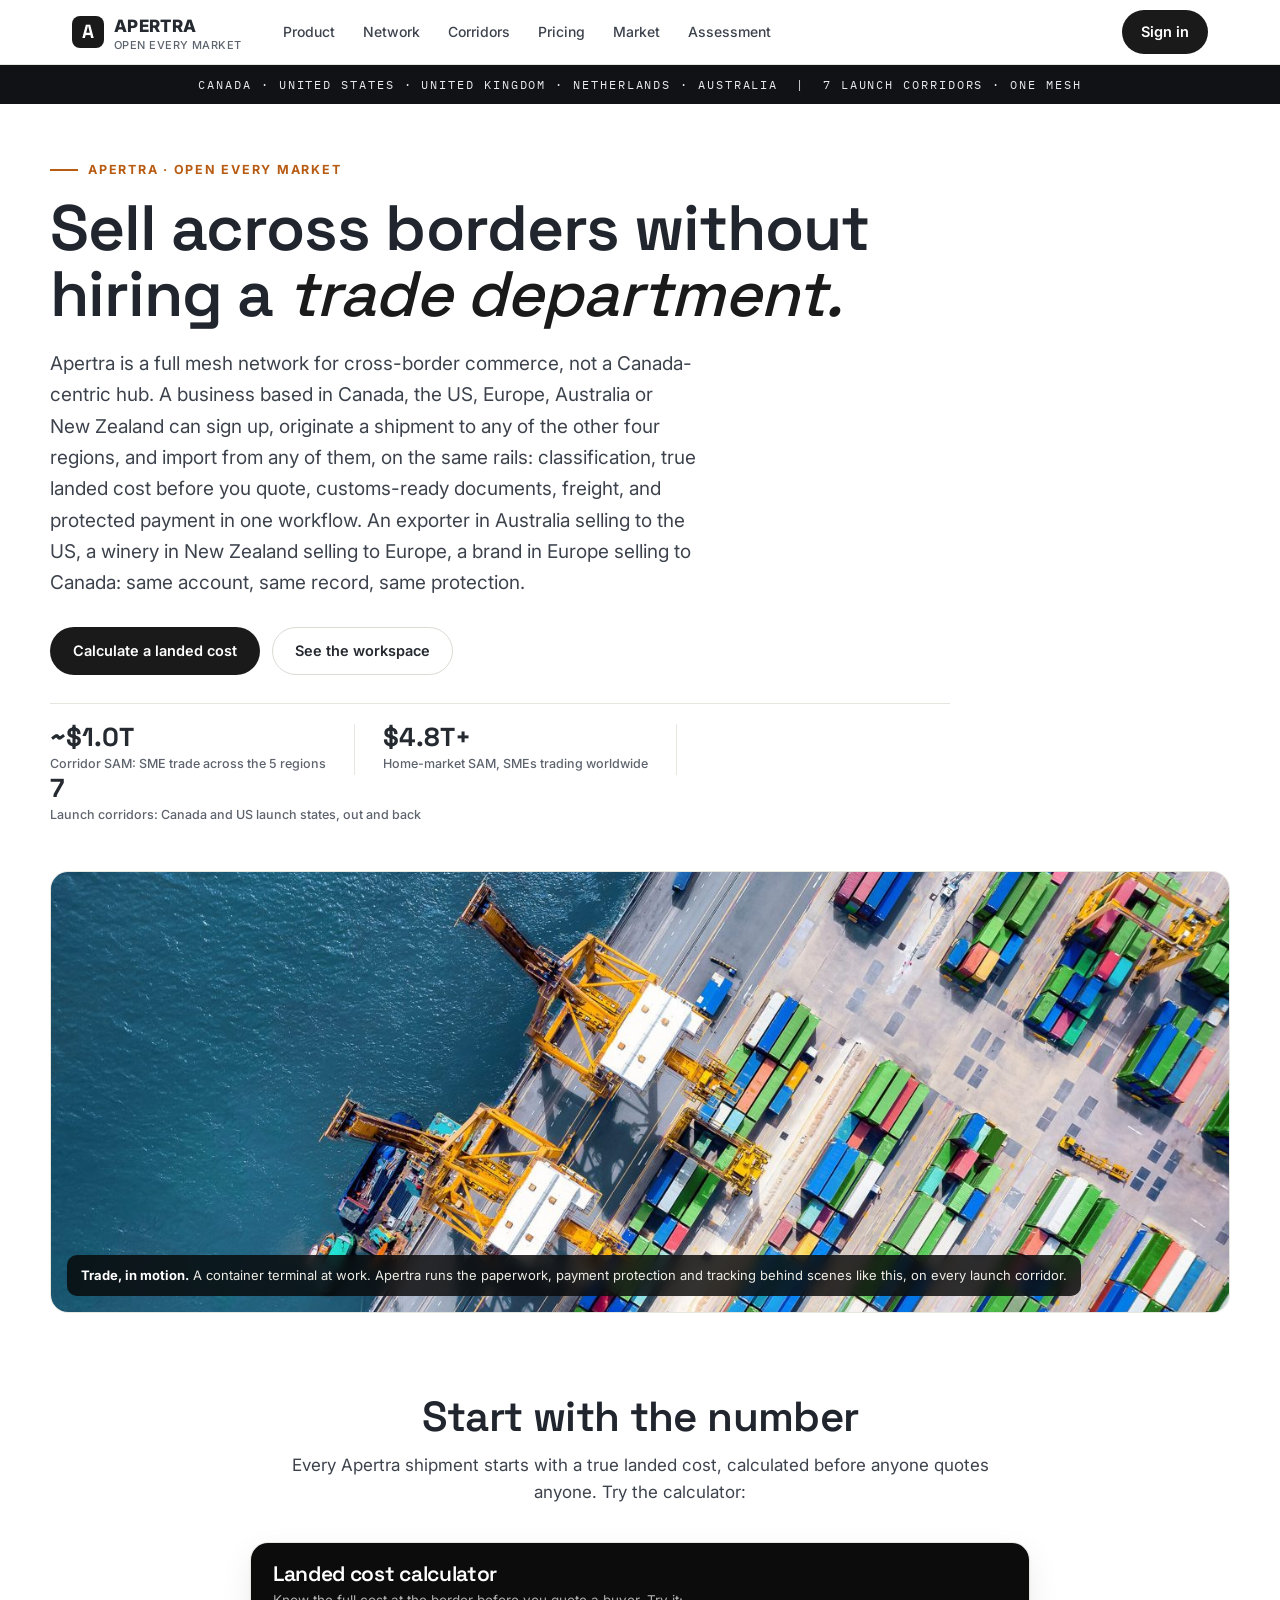
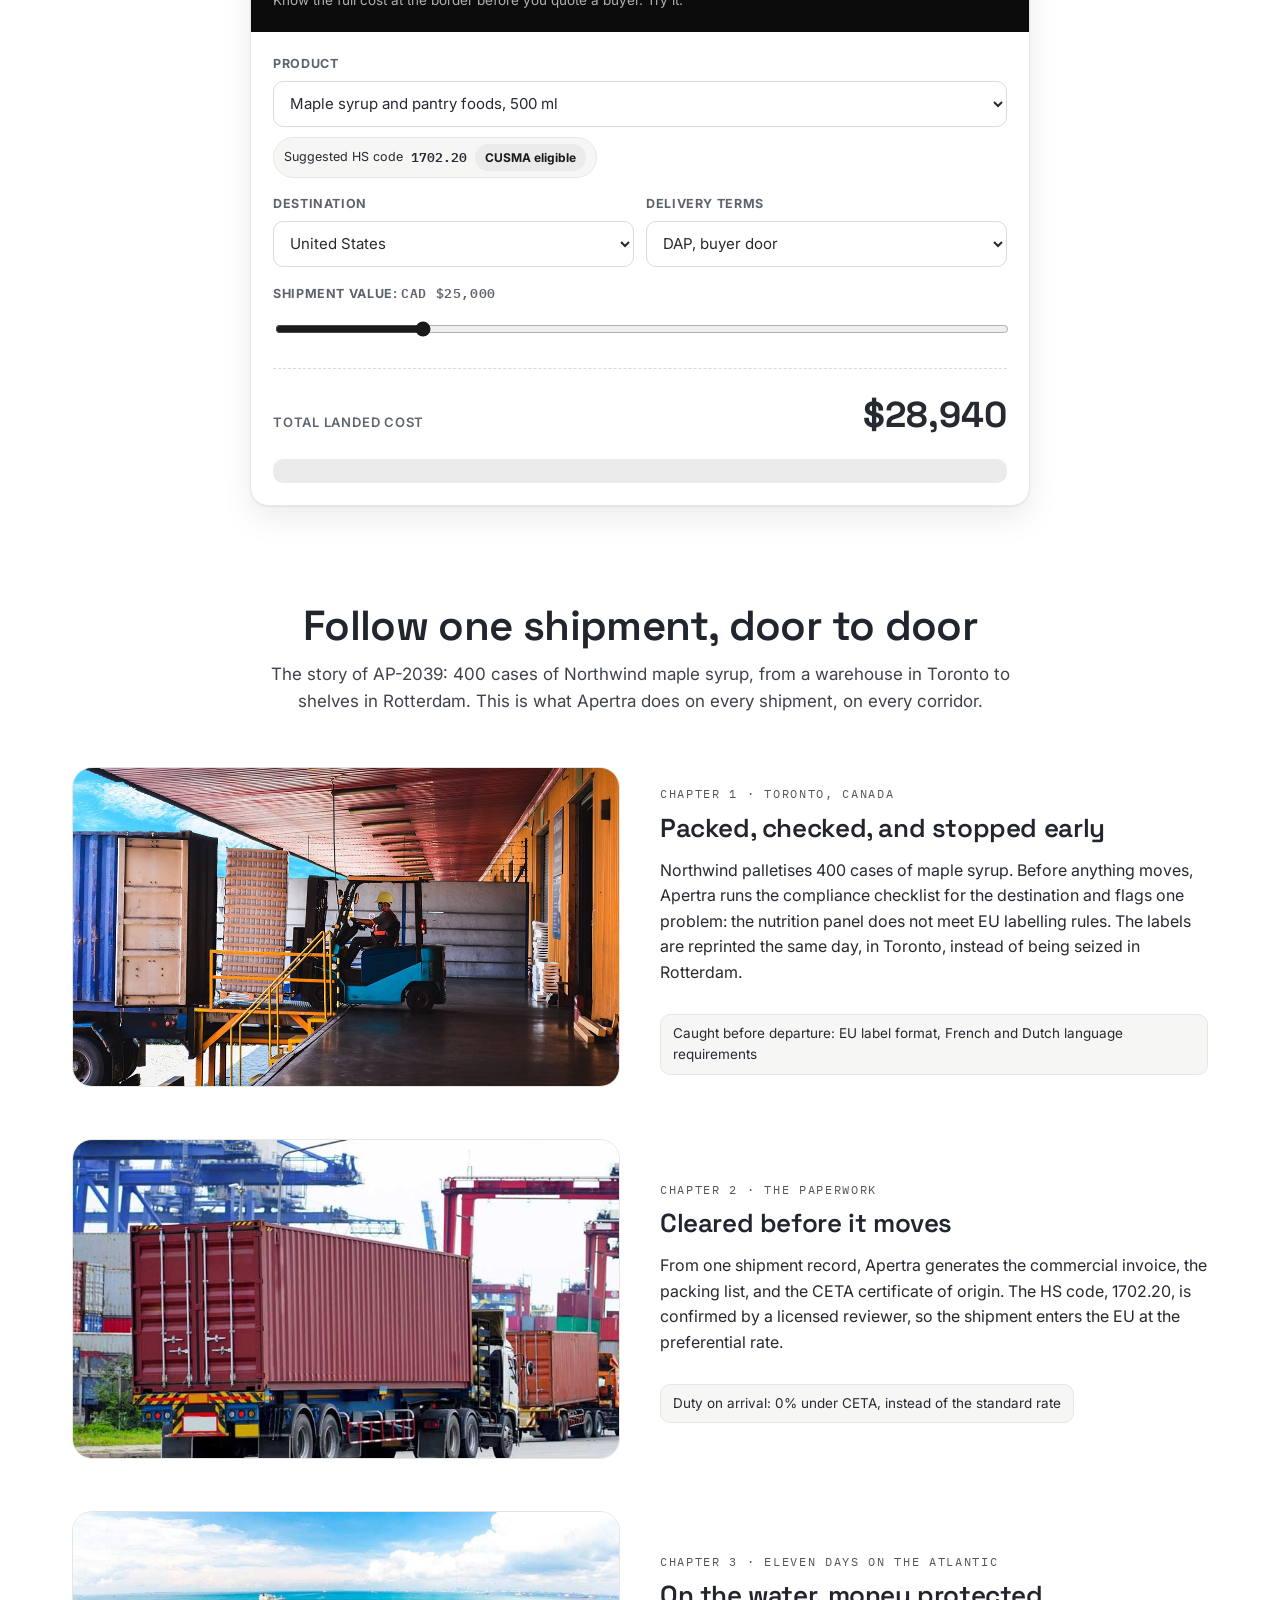
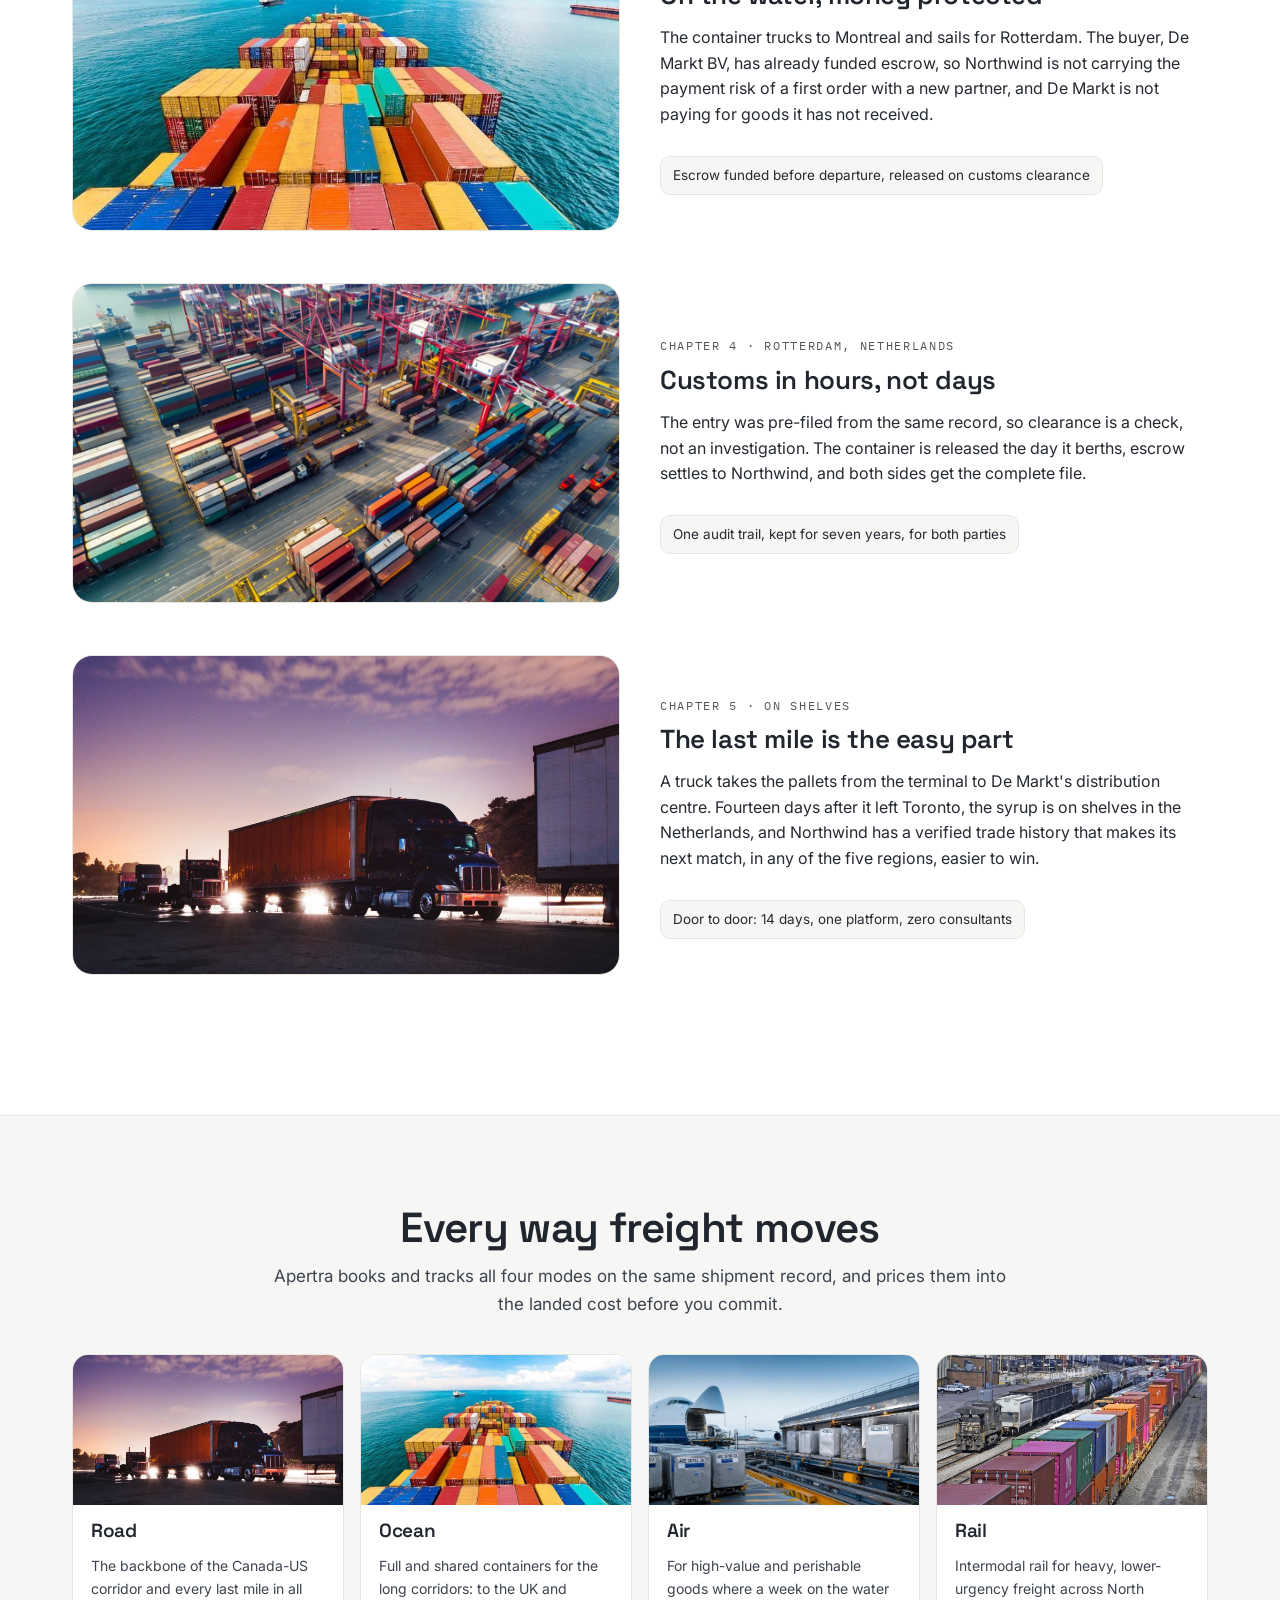
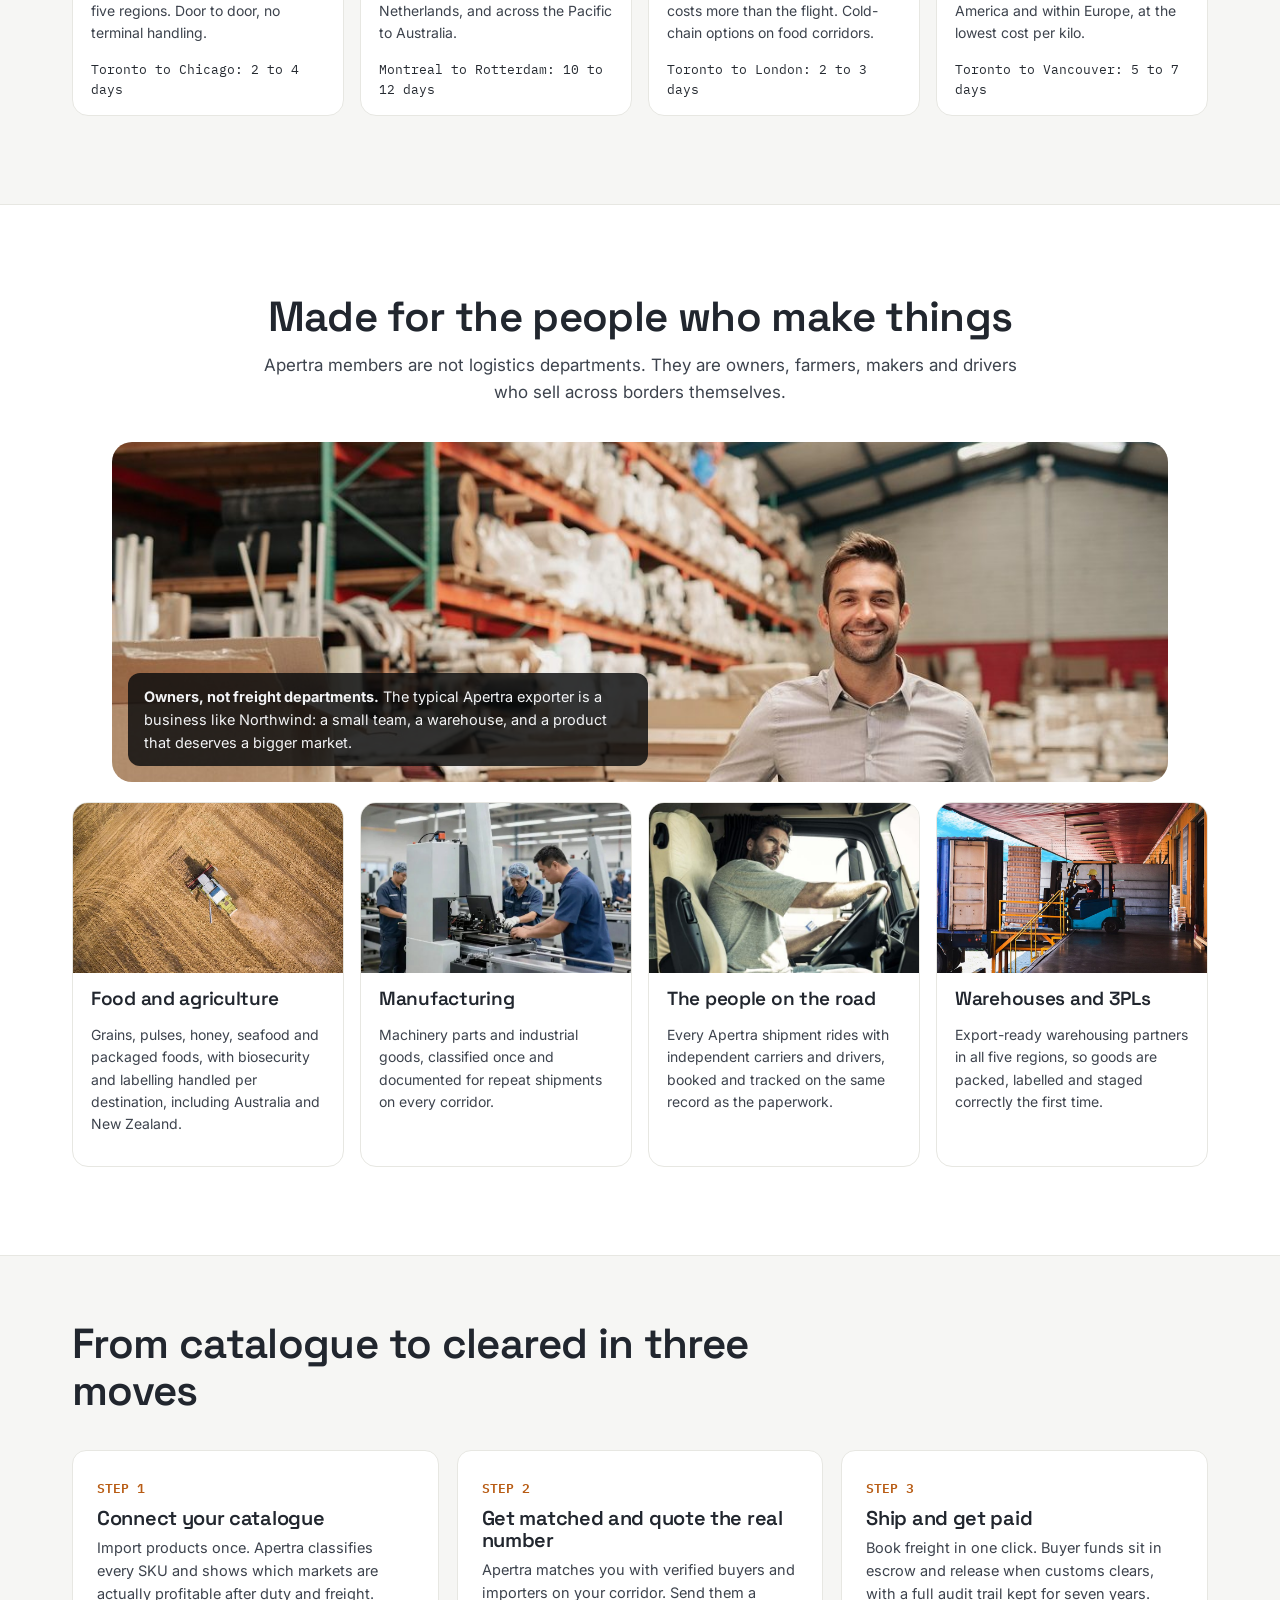
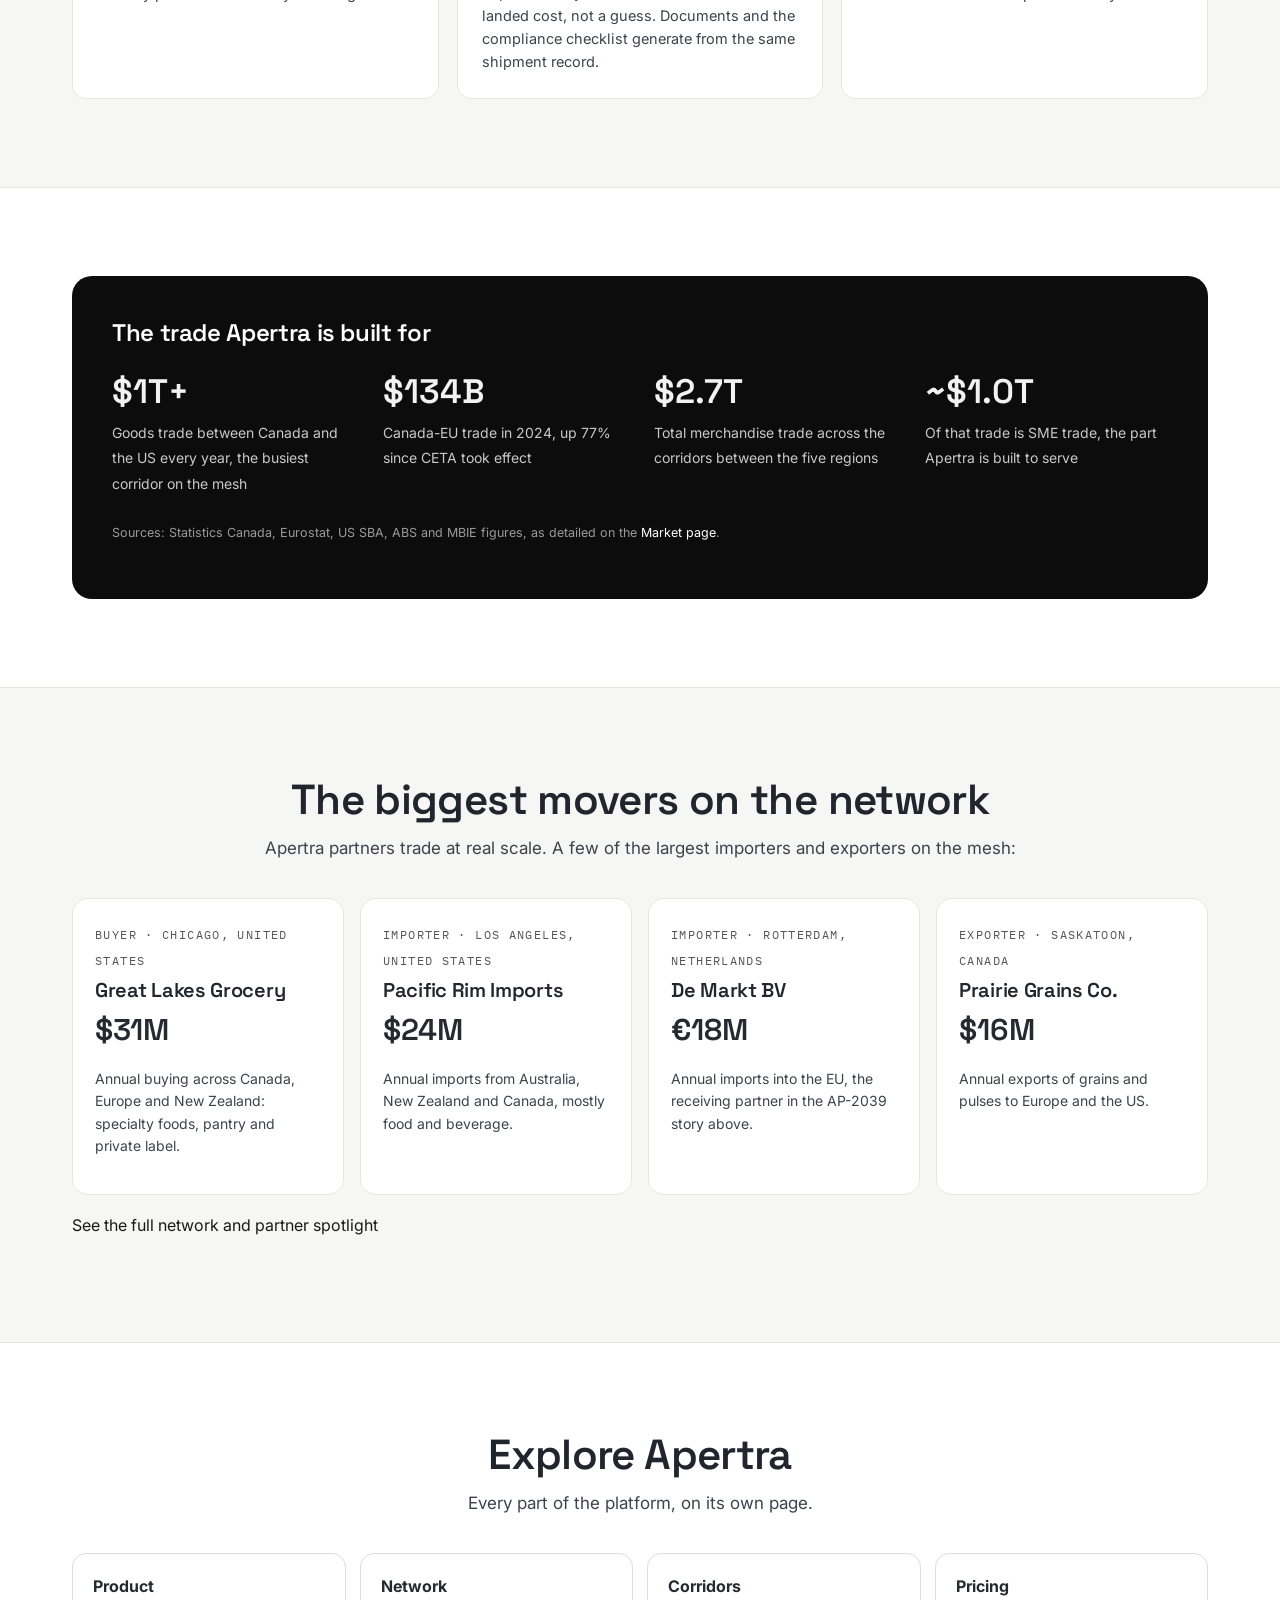
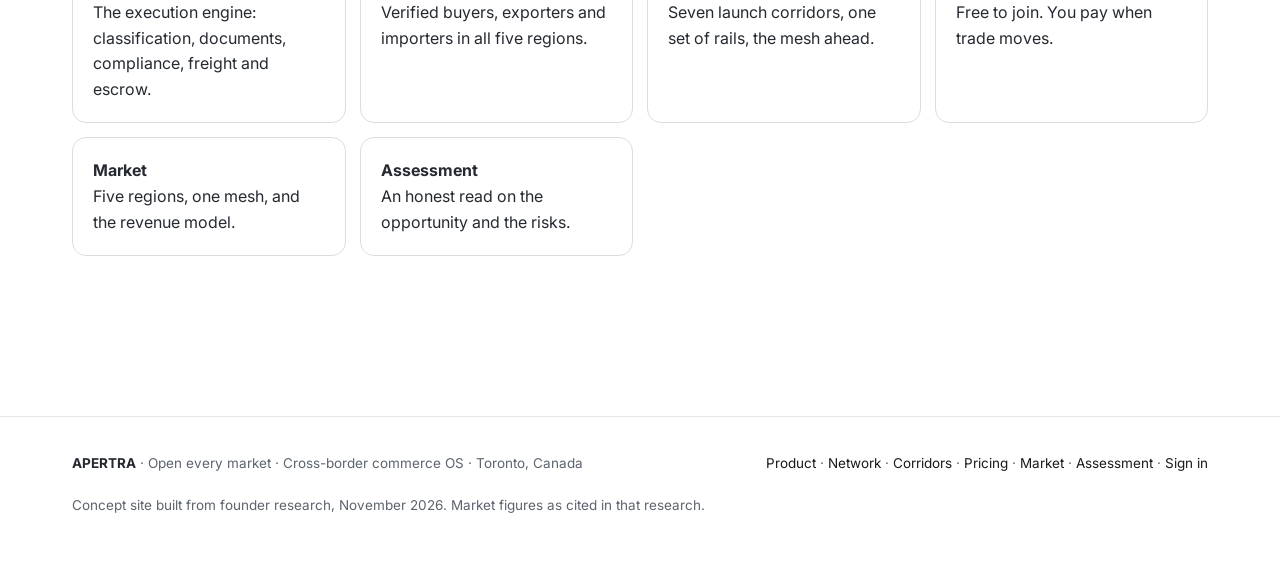
==== index.html @ 8081b609 "Marketing and landing pages, separated from the workspace repo (Sign in points to the workspace site" ====
<!DOCTYPE html>
<html lang="en">
<head>
<meta charset="utf-8">
<meta name="viewport" content="width=device-width, initial-scale=1, viewport-fit=cover">
<meta name="color-scheme" content="light dark">
<link rel="icon" href="data:,">
<title>Apertra - Open every market</title>
<link rel="preconnect" href="https://fonts.googleapis.com">
<link rel="preconnect" href="https://fonts.gstatic.com" crossorigin>
<link href="https://fonts.googleapis.com/css2?family=Space+Grotesk:wght@400;500;600;700&family=Inter:wght@400;500;600;700&family=IBM+Plex+Mono:wght@400;500;600&display=swap" rel="stylesheet">
<link rel="stylesheet" href="assets/site.css?v=29">
</head>
<body class="marketing">
<header class="topbar">
  <div class="wrap topbar-in">
    <a class="logo" href="index.html"><span class="logo-mark">A</span><span>APERTRA<small>Open every market</small></span></a>
    <nav class="navlinks" id="landing-nav">
      <a href="product.html">Product</a><a href="network.html">Network</a><a href="corridors.html">Corridors</a><a href="pricing.html">Pricing</a><a href="market.html">Market</a><a href="assessment.html">Assessment</a>
    </nav>
    <div class="top-actions">
      <a class="btn btn-primary" href="https://apertra-trade.github.io/development/workspace.html">Sign in</a>
    </div>
  </div>
</header>
<div class="ap-ticker">Canada · United States · United Kingdom · Netherlands · Australia &nbsp;|&nbsp; 7 launch corridors · One mesh</div>
<div id="view-landing" class="active">
<main>

  <div class="wrap hero">
    <div class="hero-grid" style="grid-template-columns:1fr;max-width:900px">
      <div>
        <p class="kicker">Apertra · Open every market</p>
        <h1>Sell across borders without hiring a <em>trade department.</em></h1>
        <p class="lede">Apertra is a full mesh network for cross-border commerce, not a Canada-centric hub. A business based in Canada, the US, Europe, Australia or New Zealand can sign up, originate a shipment to any of the other four regions, and import from any of them, on the same rails: classification, true landed cost before you quote, customs-ready documents, freight, and protected payment in one workflow. An exporter in Australia selling to the US, a winery in New Zealand selling to Europe, a brand in Europe selling to Canada: same account, same record, same protection.</p>
        <div class="hero-ctas">
          <a class="btn btn-primary" href="#calculator" style="min-height:48px;padding:0 22px">Calculate a landed cost</a>
          <button type="button" class="btn btn-ghost" style="min-height:48px;padding:0 22px" data-view="app">See the workspace</button>
        </div>
        <div class="hero-proof">
          <div class="proof-item"><b>~$1.0T</b><span>Corridor SAM: SME trade across the 5 regions</span></div>
          <div class="proof-item"><b>$4.8T+</b><span>Home-market SAM, SMEs trading worldwide</span></div>
          <div class="proof-item"><b>7</b><span>Launch corridors: Canada and US launch states, out and back</span></div>
        </div>
      </div>

      <!-- Calculator -->
      
    </div>

    <figure class="hero-photo" style="margin-left:0;margin-right:0">
      <img class="ap-hero-img" src="assets/ship-terminal.jpg" alt="Aerial view of a container terminal with gantry cranes loading a container ship">
      <figcaption><b>Trade, in motion.</b> A container terminal at work. Apertra runs the paperwork, payment protection and tracking behind scenes like this, on every launch corridor.</figcaption>
    </figure>
  </div>
  <section class="calc-band">
    <div class="wrap">
      <div class="sec-head center"><h2>Start with the number</h2><p>Every Apertra shipment starts with a true landed cost, calculated before anyone quotes anyone. Try the calculator:</p></div>
      <div class="calc" id="calculator">
        <div class="calc-head">
          <h3>Landed cost calculator</h3>
          <p>Know the full cost at the border before you quote a buyer. Try it:</p>
        </div>
        <div class="calc-body">
          <div class="field">
            <label for="calc-product">Product</label>
            <select id="calc-product">
              <option value="maple">Maple syrup and pantry foods, 500 ml</option>
              <option value="skincare">Natural skincare and cosmetics</option>
              <option value="parts">Industrial machinery parts, steel</option>
              <option value="honey">Honey and specialty foods, jars</option>
            </select>
            <span class="hs-chip">Suggested HS code <span class="mono" id="calc-hs">1702.20</span> <span class="tag green" id="calc-fta">CUSMA eligible</span></span>
          </div>
          <div class="field-row">
            <div class="field">
              <label for="calc-dest">Destination</label>
              <select id="calc-dest">
                <option value="us">United States</option>
                <option value="uk">United Kingdom</option>
                <option value="de">Germany (EU)</option>
                <option value="jp">Japan</option>
              </select>
            </div>
            <div class="field">
              <label for="calc-terms">Delivery terms</label>
              <select id="calc-terms">
                <option value="dap">DAP, buyer door</option>
                <option value="ddp">DDP, duties paid</option>
                <option value="exw">EXW, factory gate</option>
              </select>
            </div>
          </div>
          <div class="field">
            <label>Shipment value: <span class="range-val" id="calc-val-label">CAD $25,000</span></label>
            <input type="range" id="calc-value" min="2000" max="120000" step="1000" value="25000">
          </div>
          <div class="calc-result">
            <div class="calc-total"><span>Total landed cost</span><b id="calc-total">$28,940</b></div>
            <div id="calc-bars"></div>
            <div class="calc-note" id="calc-note"></div>
          </div>
        </div>
      </div>
    </div>
  </section>

  <section>
    <div class="wrap">
      <div class="sec-head center"><h2>Follow one shipment, door to door</h2><p>The story of AP-2039: 400 cases of Northwind maple syrup, from a warehouse in Toronto to shelves in Rotterdam. This is what Apertra does on every shipment, on every corridor.</p></div>

      <div class="ap-chapter">
        <img src="assets/ship-warehouse-dock.jpg" alt="Forklift loading palletised export cartons at a warehouse dock">
        <div class="ap-ch-text"><span class="ap-ch-num">Chapter 1 · Toronto, Canada</span><h3>Packed, checked, and stopped early</h3><p>Northwind palletises 400 cases of maple syrup. Before anything moves, Apertra runs the compliance checklist for the destination and flags one problem: the nutrition panel does not meet EU labelling rules. The labels are reprinted the same day, in Toronto, instead of being seized in Rotterdam.</p><span class="ap-fact">Caught before departure: EU label format, French and Dutch language requirements</span></div>
      </div>

      <div class="ap-chapter flip">
        <img src="assets/ship-port-truck.jpg" alt="Container being loaded onto a truck at a port terminal">
        <div class="ap-ch-text"><span class="ap-ch-num">Chapter 2 · The paperwork</span><h3>Cleared before it moves</h3><p>From one shipment record, Apertra generates the commercial invoice, the packing list, and the CETA certificate of origin. The HS code, 1702.20, is confirmed by a licensed reviewer, so the shipment enters the EU at the preferential rate.</p><span class="ap-fact">Duty on arrival: 0% under CETA, instead of the standard rate</span></div>
      </div>

      <div class="ap-chapter">
        <img src="assets/ship-ocean-ship.jpg" alt="Container ship crossing the Atlantic Ocean">
        <div class="ap-ch-text"><span class="ap-ch-num">Chapter 3 · Eleven days on the Atlantic</span><h3>On the water, money protected</h3><p>The container trucks to Montreal and sails for Rotterdam. The buyer, De Markt BV, has already funded escrow, so Northwind is not carrying the payment risk of a first order with a new partner, and De Markt is not paying for goods it has not received.</p><span class="ap-fact">Escrow funded before departure, released on customs clearance</span></div>
      </div>

      <div class="ap-chapter flip">
        <img src="assets/ship-port-aerial.jpg" alt="Aerial view of cranes unloading a container ship at Rotterdam">
        <div class="ap-ch-text"><span class="ap-ch-num">Chapter 4 · Rotterdam, Netherlands</span><h3>Customs in hours, not days</h3><p>The entry was pre-filed from the same record, so clearance is a check, not an investigation. The container is released the day it berths, escrow settles to Northwind, and both sides get the complete file.</p><span class="ap-fact">One audit trail, kept for seven years, for both parties</span></div>
      </div>

      <div class="ap-chapter">
        <img src="assets/ship-trucks-dusk.jpg" alt="Trucks on the highway at dusk carrying the final delivery">
        <div class="ap-ch-text"><span class="ap-ch-num">Chapter 5 · On shelves</span><h3>The last mile is the easy part</h3><p>A truck takes the pallets from the terminal to De Markt's distribution centre. Fourteen days after it left Toronto, the syrup is on shelves in the Netherlands, and Northwind has a verified trade history that makes its next match, in any of the five regions, easier to win.</p><span class="ap-fact">Door to door: 14 days, one platform, zero consultants</span></div>
      </div>
    </div>
  </section>

  <section class="alt">
    <div class="wrap">
      <div class="sec-head center"><h2>Every way freight moves</h2><p>Apertra books and tracks all four modes on the same shipment record, and prices them into the landed cost before you commit.</p></div>
      <div class="ap-mode-grid">
        <div class="ap-mode"><img src="assets/ship-trucks-dusk.jpg" alt="Semi trucks on a highway at dusk"><div class="ap-mode-body"><h3>Road</h3><p>The backbone of the Canada-US corridor and every last mile in all five regions. Door to door, no terminal handling.</p><span class="ap-transit">Toronto to Chicago: 2 to 4 days</span></div></div>
        <div class="ap-mode"><img src="assets/ship-ocean-ship.jpg" alt="Container ship at sea"><div class="ap-mode-body"><h3>Ocean</h3><p>Full and shared containers for the long corridors: to the UK and Netherlands, and across the Pacific to Australia.</p><span class="ap-transit">Montreal to Rotterdam: 10 to 12 days</span></div></div>
        <div class="ap-mode"><img src="assets/ship-air-cargo.jpg" alt="Cargo containers being loaded into a freighter aircraft"><div class="ap-mode-body"><h3>Air</h3><p>For high-value and perishable goods where a week on the water costs more than the flight. Cold-chain options on food corridors.</p><span class="ap-transit">Toronto to London: 2 to 3 days</span></div></div>
        <div class="ap-mode"><img src="assets/ship-rail-yard.jpg" alt="Freight train carrying containers through a rail yard"><div class="ap-mode-body"><h3>Rail</h3><p>Intermodal rail for heavy, lower-urgency freight across North America and within Europe, at the lowest cost per kilo.</p><span class="ap-transit">Toronto to Vancouver: 5 to 7 days</span></div></div>
      </div>
    </div>
  </section>

  <section>
    <div class="wrap">
      <div class="sec-head center"><h2>Made for the people who make things</h2><p>Apertra members are not logistics departments. They are owners, farmers, makers and drivers who sell across borders themselves.</p></div>
      <figure class="ap-banner">
        <img src="assets/ind-owner.jpg" alt="Business owner standing in his warehouse among shelving and stock">
        <figcaption><b>Owners, not freight departments.</b> The typical Apertra exporter is a business like Northwind: a small team, a warehouse, and a product that deserves a bigger market.</figcaption>
      </figure>
      <div class="ap-ind-grid">
        <div class="ap-ind"><img src="assets/ind-farm.jpg" alt="Combine harvester working a golden grain field from above"><div class="ap-mode-body"><h3>Food and agriculture</h3><p>Grains, pulses, honey, seafood and packaged foods, with biosecurity and labelling handled per destination, including Australia and New Zealand.</p></div></div>
        <div class="ap-ind"><img src="assets/ind-factory.jpg" alt="Workers operating machinery on a manufacturing floor"><div class="ap-mode-body"><h3>Manufacturing</h3><p>Machinery parts and industrial goods, classified once and documented for repeat shipments on every corridor.</p></div></div>
        <div class="ap-ind"><img src="assets/ind-driver.jpg" alt="Truck driver at the wheel of his cab"><div class="ap-mode-body"><h3>The people on the road</h3><p>Every Apertra shipment rides with independent carriers and drivers, booked and tracked on the same record as the paperwork.</p></div></div>
        <div class="ap-ind"><img src="assets/ship-warehouse-dock.jpg" alt="Forklift loading pallets at a warehouse dock"><div class="ap-mode-body"><h3>Warehouses and 3PLs</h3><p>Export-ready warehousing partners in all five regions, so goods are packed, labelled and staged correctly the first time.</p></div></div>
      </div>
    </div>
  </section>

  <!-- Friction -->
  <section class="alt" style="padding-top:64px">
    <div class="wrap">
      <div class="sec-head"><h2>From catalogue to cleared in three moves</h2></div>
      <div class="steps">
        <div class="step"><span class="n">STEP 1</span><h3>Connect your catalogue</h3><p>Import products once. Apertra classifies every SKU and shows which markets are actually profitable after duty and freight.</p></div>
        <div class="step"><span class="n">STEP 2</span><h3>Get matched and quote the real number</h3><p>Apertra matches you with verified buyers and importers on your corridor. Send them a landed cost, not a guess. Documents and the compliance checklist generate from the same shipment record.</p></div>
        <div class="step"><span class="n">STEP 3</span><h3>Ship and get paid</h3><p>Book freight in one click. Buyer funds sit in escrow and release when customs clears, with a full audit trail kept for seven years.</p></div>
      </div>
    </div>
  </section>
  <section>
    <div class="wrap">
      <div class="ap-facts">
        <h2 style="color:#fff;margin-top:0">The trade Apertra is built for</h2>
        <div class="ap-facts-grid">
          <div><b>$1T+</b><span>Goods trade between Canada and the US every year, the busiest corridor on the mesh</span></div>
          <div><b>$134B</b><span>Canada-EU trade in 2024, up 77% since CETA took effect</span></div>
          <div><b>$2.7T</b><span>Total merchandise trade across the corridors between the five regions</span></div>
          <div><b>~$1.0T</b><span>Of that trade is SME trade, the part Apertra is built to serve</span></div>
        </div>
        <p class="ap-src">Sources: Statistics Canada, Eurostat, US SBA, ABS and MBIE figures, as detailed on the <a href="market.html" style="color:#fff">Market page</a>.</p>
      </div>
    </div>
  </section>

  <section class="alt">
    <div class="wrap">
      <div class="sec-head center"><h2>The biggest movers on the network</h2><p>Apertra partners trade at real scale. A few of the largest importers and exporters on the mesh:</p></div>
      <div class="ap-spot-grid">
        <div class="ap-spot"><span class="ap-role">Buyer · Chicago, United States</span><h3>Great Lakes Grocery</h3><span class="ap-vol">$31M</span><p>Annual buying across Canada, Europe and New Zealand: specialty foods, pantry and private label.</p></div>
        <div class="ap-spot"><span class="ap-role">Importer · Los Angeles, United States</span><h3>Pacific Rim Imports</h3><span class="ap-vol">$24M</span><p>Annual imports from Australia, New Zealand and Canada, mostly food and beverage.</p></div>
        <div class="ap-spot"><span class="ap-role">Importer · Rotterdam, Netherlands</span><h3>De Markt BV</h3><span class="ap-vol">€18M</span><p>Annual imports into the EU, the receiving partner in the AP-2039 story above.</p></div>
        <div class="ap-spot"><span class="ap-role">Exporter · Saskatoon, Canada</span><h3>Prairie Grains Co.</h3><span class="ap-vol">$16M</span><p>Annual exports of grains and pulses to Europe and the US.</p></div>
      </div>
      <p style="margin-top:18px"><a href="network.html">See the full network and partner spotlight</a></p>
    </div>
  </section>

<section>
  <div class="wrap">
    <div class="sec-head center"><h2>Explore Apertra</h2><p>Every part of the platform, on its own page.</p></div>
    <div style="display:grid;grid-template-columns:repeat(auto-fit,minmax(220px,1fr));gap:14px">
      <a href="product.html" style="display:block;padding:20px;border:1px solid #ddd;border-radius:14px;color:inherit;text-decoration:none"><b>Product</b><br>The execution engine: classification, documents, compliance, freight and escrow.</a>
      <a href="network.html" style="display:block;padding:20px;border:1px solid #ddd;border-radius:14px;color:inherit;text-decoration:none"><b>Network</b><br>Verified buyers, exporters and importers in all five regions.</a>
      <a href="corridors.html" style="display:block;padding:20px;border:1px solid #ddd;border-radius:14px;color:inherit;text-decoration:none"><b>Corridors</b><br>Seven launch corridors, one set of rails, the mesh ahead.</a>
      <a href="pricing.html" style="display:block;padding:20px;border:1px solid #ddd;border-radius:14px;color:inherit;text-decoration:none"><b>Pricing</b><br>Free to join. You pay when trade moves.</a>
      <a href="market.html" style="display:block;padding:20px;border:1px solid #ddd;border-radius:14px;color:inherit;text-decoration:none"><b>Market</b><br>Five regions, one mesh, and the revenue model.</a>
      <a href="assessment.html" style="display:block;padding:20px;border:1px solid #ddd;border-radius:14px;color:inherit;text-decoration:none"><b>Assessment</b><br>An honest read on the opportunity and the risks.</a>
    </div>
  </div>
</section>


</main>
<footer>
  <div class="wrap foot">
    <span><b style="color:var(--ink)">APERTRA</b> &middot; Open every market &middot; Cross-border commerce OS &middot; Toronto, Canada</span>
    <span><a href="product.html">Product</a> &middot; <a href="network.html">Network</a> &middot; <a href="corridors.html">Corridors</a> &middot; <a href="pricing.html">Pricing</a> &middot; <a href="market.html">Market</a> &middot; <a href="assessment.html">Assessment</a> &middot; <a href="https://apertra-trade.github.io/development/workspace.html">Sign in</a></span>
    <span>Concept site built from founder research, November 2026. Market figures as cited in that research.</span>
  </div>
</footer>
</div>

<div hidden aria-hidden="true">





<input type="text" id="net-search" value="">
<button type="button" id="net-invite-btn">invite</button>
<img id="spp-img" alt=""><span id="spp-name"></span><span id="spp-meta"></span><span id="spp-line"></span>
<button type="button" id="spp-btn">preview</button>
<select id="ship-buyer"><option value="northwind" selected>northwind</option></select>
</div>
<script src="assets/site.js?v=15"></script>
<script src="assets/pages.js?v=5"></script>
</body>
</html>
---- assets/site.css ----
:root{
  --bg:#ffffff; --bg2:#f6f6f4; --card:#ffffff; --ink:#252a31; --ink2:#3d434d; --muted:#5d646e;
  --line:#e7e7e2; --line2:#dbdbd5;
  --green:#1a1a1a; --green2:#141414; --green-soft:#ebebeb;
  --amber:#b85c14; --amber-soft:#fdf0e2; --red:#b42318; --red-soft:#fdecea;
  --blue:#1d4e6b; --blue-soft:#e8eff3;
  --dark:#0c0c0c; --dark2:#111111;
  --radius:14px;
  --shadow:0 1px 2px rgba(13,13,13,.06),0 12px 32px rgba(13,13,13,.08);
}
@media (prefers-color-scheme: dark){
  :root{ --bg:#090909; --bg2:#0c0c0c; --card:#0e0e0e; --ink:#edebe4; --ink2:#cccccc; --muted:#a1a1a1;
  --line:#161616; --line2:#1e1e1e; --green:#3e3e3e; --green2:#939393; --green-soft:#121212;
  --amber:#e8934a; --amber-soft:#2e2116; --red-soft:#331d1a; --blue-soft:#1a2a33; --dark:#070707; --dark2:#0c0c0c;
  --shadow:0 1px 2px rgba(0,0,0,.3),0 12px 32px rgba(0,0,0,.35);}
}
*{box-sizing:border-box}
html{scroll-behavior:smooth}
body{margin:0;background:var(--bg);color:var(--ink);font-family:"Inter",system-ui,sans-serif;font-size:16px;line-height:1.6;-webkit-font-smoothing:antialiased}
h1,h2,h3,.serif{font-family:"Space Grotesk",sans-serif;font-weight:600;line-height:1.08;letter-spacing:-.01em}
.mono{font-family:"IBM Plex Mono",monospace}
a{color:var(--green);text-decoration:none}
a:hover{text-decoration:underline}
button,[role="button"],select,input{font-family:inherit}
button{min-height:44px}
.wrap{max-width:1180px;margin:0 auto;padding:0 22px}
img{max-width:100%;display:block}

/* ---------- top bar ---------- */
.topbar{position:sticky;top:0;z-index:50;background:color-mix(in srgb,var(--bg) 88%, transparent);backdrop-filter:blur(12px);border-bottom:1px solid var(--line)}
.topbar-in{display:flex;align-items:center;gap:18px;height:64px}
.logo{display:flex;align-items:center;gap:10px;font-weight:800;letter-spacing:.02em;color:var(--ink);font-size:17px}
.logo:hover{text-decoration:none}
.logo-mark{width:32px;height:32px;background:var(--green);color:#ffffff;display:grid;place-items:center;font-family:"Space Grotesk",sans-serif;font-weight:700;font-size:19px;border-radius:8px;flex:none}
.logo small{display:block;font-weight:500;font-size:11px;color:var(--muted);letter-spacing:.04em;text-transform:uppercase;line-height:1}
.navlinks{display:flex;gap:4px;margin-left:12px}
.navlinks a{color:var(--ink2);font-size:14px;font-weight:500;padding:10px 12px;border-radius:8px;min-height:44px;display:inline-flex;align-items:center}
.navlinks a:hover{background:var(--bg2);text-decoration:none;color:var(--ink)}
.top-actions{margin-left:auto;display:flex;gap:10px;align-items:center}
.btn{display:inline-flex;align-items:center;justify-content:center;gap:8px;border-radius:10px;padding:0 18px;min-height:44px;font-weight:600;font-size:14.5px;border:1px solid transparent;cursor:pointer;transition:.15s;white-space:nowrap}
.btn-primary{background:var(--green);color:#ffffff}
.btn-primary:hover{background:var(--green2)}
.btn-ghost{background:transparent;color:var(--ink);border-color:var(--line2)}
.btn-ghost:hover{border-color:var(--ink)}
.btn-dark{background:var(--ink);color:var(--bg)}
.btn-light{background:#ffffff;color:#0d0d0d}
.view-switch{display:flex;background:var(--bg2);border:1px solid var(--line);border-radius:999px;padding:3px}
.view-switch button{border:0;background:transparent;padding:0 14px;min-height:36px;border-radius:999px;font-size:13px;font-weight:600;color:var(--muted);cursor:pointer}
.view-switch button.active{background:var(--card);color:var(--ink);box-shadow:0 1px 4px rgba(0,0,0,.12)}

/* ---------- hero ---------- */
.hero{padding:56px 0 0}
.hero-grid{display:grid;grid-template-columns:1.05fr .95fr;gap:48px;align-items:start}
.kicker{font-size:12.5px;font-weight:700;letter-spacing:.14em;text-transform:uppercase;color:var(--amber);margin:0 0 16px;display:flex;align-items:center;gap:10px}
.kicker::before{content:"";width:28px;height:2px;background:var(--amber);display:inline-block}
.hero h1{font-size:clamp(40px,5.2vw,64px);margin:0 0 20px}
.hero h1 em{font-style:italic;color:var(--green);font-weight:500}
.hero p.lede{font-size:19px;line-height:1.65;color:var(--ink2);margin:0 0 28px;max-width:34em}
.hero-ctas{display:flex;gap:12px;flex-wrap:wrap;margin-bottom:28px}
.hero-proof{display:flex;gap:0;border-top:1px solid var(--line);padding-top:20px;flex-wrap:wrap}
.proof-item{padding-right:28px;margin-right:28px;border-right:1px solid var(--line)}
.proof-item:last-child{border:0;margin:0;padding:0}
.proof-item b{display:block;font-family:"Space Grotesk",sans-serif;font-size:26px;line-height:1}
.proof-item span{font-size:12.5px;color:var(--muted);font-weight:500}
.hero-photo{margin-top:44px;border-radius:18px;overflow:hidden;border:1px solid var(--line);position:relative}
.hero-photo img{width:100%;height:340px;object-fit:cover}
.hero-photo figcaption{position:absolute;left:16px;bottom:16px;background:rgba(8,8,8,.82);color:#edebe4;padding:10px 14px;border-radius:10px;font-size:13px;backdrop-filter:blur(6px)}
.hero-photo figcaption b{color:#ffffff}

/* calculator card */
.calc{background:var(--card);border:1px solid var(--line);border-radius:18px;box-shadow:var(--shadow);overflow:hidden}
.calc-head{background:var(--dark);color:#edebe4;padding:20px 22px}
.calc-head h3{margin:0;font-size:21px;color:#ffffff}
.calc-head p{margin:4px 0 0;font-size:13.5px;color:#b0b0b0}
.calc-body{padding:22px}
.field{margin-bottom:16px}
.field label{display:block;font-size:12.5px;font-weight:700;letter-spacing:.05em;text-transform:uppercase;color:var(--muted);margin-bottom:7px}
.field select,.field input[type="text"]{width:100%;padding:11px 12px;border:1px solid var(--line2);border-radius:10px;background:var(--bg);color:var(--ink);font-size:15px;min-height:46px}
.field-row{display:grid;grid-template-columns:1fr 1fr;gap:12px}
input[type="range"]{width:100%;accent-color:var(--green);min-height:32px}
.range-val{font-family:"IBM Plex Mono",monospace;font-weight:600}
.calc-result{border-top:1px dashed var(--line2);padding-top:18px;margin-top:6px}
.calc-total{display:flex;justify-content:space-between;align-items:baseline;margin-bottom:14px}
.calc-total span{font-size:13px;font-weight:600;color:var(--muted);text-transform:uppercase;letter-spacing:.06em}
.calc-total b{font-family:"Space Grotesk",sans-serif;font-size:36px}
.bar-row{display:grid;grid-template-columns:110px 1fr 76px;gap:10px;align-items:center;font-size:13px;margin-bottom:8px}
.bar-row .lbl{color:var(--ink2);font-weight:500}
.bar-track{display:block;height:8px;background:var(--bg2);border-radius:99px;overflow:hidden}
.bar-fill{display:block;height:100%;background:var(--green);border-radius:99px;transition:width .4s}
.bar-fill.amber{background:var(--amber)} .bar-fill.blue{background:var(--blue)}
.bar-row .val{text-align:right;font-family:"IBM Plex Mono",monospace;font-size:12.5px}
.calc-note{background:var(--green-soft);border-radius:10px;padding:12px 14px;font-size:13.5px;line-height:1.55;margin-top:14px}
.calc-note b{color:var(--green)}
.hs-chip{display:inline-flex;gap:8px;align-items:center;background:var(--bg2);border:1px solid var(--line);padding:6px 10px;border-radius:999px;font-size:12.5px;margin-top:10px}
.hs-chip .mono{font-weight:600}

/* ---------- sections ---------- */
section{padding:72px 0}
.sec-head{max-width:720px;margin-bottom:36px}
.sec-head h2{font-size:clamp(30px,3.6vw,42px);margin:0 0 12px}
.sec-head p{color:var(--ink2);font-size:17px;margin:0}
.alt{background:var(--bg2);border-top:1px solid var(--line);border-bottom:1px solid var(--line)}
.dark-sec{background:var(--dark);color:#e0e0e0}
.dark-sec h2,.dark-sec h3{color:#ffffff}
.dark-sec .sec-head p{color:#b0b0b0}

/* friction rows */
.friction{border-top:1px solid var(--line)}
.f-row{display:grid;grid-template-columns:56px 1fr 1fr 1fr;gap:24px;padding:28px 0;border-bottom:1px solid var(--line);align-items:start}
.f-num{font-family:"Space Grotesk",sans-serif;font-size:30px;color:var(--amber);line-height:1}
.f-row h3{font-size:21px;margin:0 0 6px}
.f-row p{margin:0;font-size:14.5px;color:var(--ink2)}
.f-row .col-label{font-size:11.5px;font-weight:700;letter-spacing:.09em;text-transform:uppercase;color:var(--muted);display:block;margin-bottom:6px}
.f-fix{background:var(--green-soft);border-radius:12px;padding:14px 16px}
.f-fix p{color:var(--ink)}
.f-fix .col-label{color:var(--green)}

/* product modules */
.modules{display:grid;grid-template-columns:1fr 1fr;gap:18px}
.module{background:var(--card);border:1px solid var(--line);border-radius:var(--radius);padding:26px}
.module h3{font-size:22px;margin:0 0 8px}
.module p{color:var(--ink2);font-size:15px;margin:0 0 16px}
.module ul{margin:0;padding:0;list-style:none}
.module li{padding:9px 0;border-top:1px solid var(--line);font-size:14.5px;display:flex;gap:10px}
.module li::before{content:"";width:7px;height:7px;border-radius:50%;background:var(--green);flex:none;margin-top:8px}
.doc-mock{border:1px solid var(--line2);border-radius:10px;padding:14px 16px;font-size:13px;background:var(--bg)}
.doc-mock .row{display:flex;justify-content:space-between;padding:5px 0;border-bottom:1px dashed var(--line)}
.doc-mock .row:last-child{border:0}

/* corridors */
.corridors{display:grid;grid-template-columns:repeat(3,1fr);gap:18px}
.corridor{border:1px solid #1b1b1b;border-radius:var(--radius);padding:26px;background:var(--dark2)}
.corridor .route{font-family:"IBM Plex Mono",monospace;font-size:13px;color:#b3b3b3;letter-spacing:.04em}
.corridor h3{font-size:24px;margin:10px 0 8px}
.corridor p{color:#b0b0b0;font-size:14.5px;margin:0 0 16px}
.corridor dl{display:grid;grid-template-columns:1fr 1fr;gap:12px;margin:0}
.corridor dt{font-size:11.5px;text-transform:uppercase;letter-spacing:.08em;color:#454545}
.corridor dd{margin:2px 0 0;font-weight:600;color:#ffffff;font-size:15px}
.mesh-grid{display:grid;grid-template-columns:repeat(3,1fr);gap:18px}
.mesh-card{border:1px solid #1b1b1b;border-radius:var(--radius);padding:22px;background:var(--dark2)}
.mesh-card h3{font-size:21px;margin:0 0 4px}
.mesh-card h3 span{color:#b3b3b3;font-family:"IBM Plex Mono",monospace;font-size:12px;display:block;letter-spacing:.06em;margin-bottom:6px}
.mesh-card p{color:#b0b0b0;font-size:13.5px;margin:0 0 12px}
.mesh-dest{display:flex;justify-content:space-between;gap:12px;padding:9px 0;border-top:1px solid #1b1b1b;font-size:13.5px;align-items:baseline}
.mesh-dest b{color:#ffffff;white-space:nowrap}
.mesh-dest span{color:#b3b3b3;font-family:"IBM Plex Mono",monospace;font-size:11.5px;text-align:right}
.mesh-card.summary{background:var(--green);border-color:var(--green)}
.mesh-card.summary h3,.mesh-card.summary p{color:#ffffff}
.mesh-card.summary p{color:#dbdbdb}
.mesh-card.summary b.big{font-family:"Space Grotesk",sans-serif;font-size:44px;display:block;line-height:1;color:#ffffff}
.tag{display:inline-block;font-size:12px;font-weight:700;padding:4px 10px;border-radius:999px;background:var(--amber-soft);color:var(--amber)}
.tag.green{background:var(--green-soft);color:var(--green)}

/* network (landing) */
.role-grid{display:grid;grid-template-columns:repeat(3,1fr);gap:18px;margin-bottom:18px}
.role-card{background:var(--card);border:1px solid var(--line);border-radius:var(--radius);padding:26px}
.role-card .role-eyebrow{font-size:11.5px;font-weight:700;letter-spacing:.09em;text-transform:uppercase;margin-bottom:10px;display:flex;align-items:center;gap:8px}
.role-card .role-eyebrow i{width:9px;height:9px;border-radius:50%;flex:none;display:inline-block}
.role-card h3{font-size:22px;margin:0 0 8px}
.role-card p{color:var(--ink2);font-size:14.5px;margin:0 0 14px}
.role-card ul{margin:0;padding:0;list-style:none}
.role-card li{padding:8px 0;border-top:1px solid var(--line);font-size:14px;display:flex;gap:10px}
.role-card li::before{content:"";width:7px;height:7px;border-radius:50%;background:var(--green);flex:none;margin-top:8px}
.match-panel{background:var(--card);border:1px solid var(--line);border-radius:var(--radius);padding:26px}
.match-nodes{display:grid;grid-template-columns:1fr auto 1fr auto 1fr;gap:14px;align-items:stretch;margin:18px 0}
.match-node{border:1px solid var(--line2);border-radius:12px;padding:16px;background:var(--bg)}
.match-node b{display:block;font-size:15px;line-height:1.3}
.match-node span{display:block;font-size:12.5px;color:var(--muted);margin-top:3px}
.match-node .mono{font-size:11.5px;color:var(--green);font-weight:600;margin-top:8px;display:block}
.match-link{display:grid;place-items:center;color:var(--muted);font-family:"IBM Plex Mono",monospace;font-size:18px}
.match-reasons{display:grid;grid-template-columns:repeat(3,1fr);gap:12px}
.match-reasons div{background:var(--green-soft);border-radius:10px;padding:12px 14px;font-size:13.5px}
.match-reasons b{display:block;font-size:13px;margin-bottom:2px}
.tag.blue{background:var(--blue-soft);color:var(--blue)}
.tag.amber{background:var(--amber-soft);color:var(--amber)}

/* network (workspace) */
.net-toolbar{display:flex;gap:10px;flex-wrap:wrap;align-items:center;margin-bottom:16px}
.net-filters{display:flex;gap:6px;flex-wrap:wrap}
.net-filter{border:1px solid var(--line2);background:var(--card);color:var(--ink2);border-radius:999px;padding:0 14px;min-height:38px;font-size:13px;font-weight:600;cursor:pointer}
.net-filter.active{background:var(--green);border-color:var(--green);color:#ffffff}
.net-search{flex:1;min-width:200px}
.net-search input{width:100%;padding:10px 12px;border:1px solid var(--line2);border-radius:10px;background:var(--card);color:var(--ink);font-size:14.5px;min-height:42px}
.net-grid{display:grid;grid-template-columns:1fr 1fr;gap:18px}
.net-card{background:var(--card);border:1px solid var(--line);border-radius:var(--radius);padding:22px;display:flex;flex-direction:column}
.net-card h3{font-size:20px;margin:10px 0 4px}
.net-card .net-meta{font-size:13px;color:var(--muted);margin:0 0 10px}
.net-card p{color:var(--ink2);font-size:14px;margin:0 0 12px}
.net-card ul{margin:0 0 16px;padding:0;list-style:none}
.net-card li{font-size:13.5px;padding:6px 0;border-top:1px solid var(--line);display:flex;gap:8px}
.net-card li::before{content:"";width:6px;height:6px;border-radius:50%;background:var(--green);flex:none;margin-top:7px}
.net-card .net-foot{margin-top:auto;display:flex;gap:10px;align-items:center;flex-wrap:wrap}
.net-card .match-score{font-family:"IBM Plex Mono",monospace;font-size:12px;font-weight:600;color:var(--green)}
.btn-sent{background:var(--green-soft);color:var(--green);border-color:transparent;cursor:default}
.btn-connected{background:var(--ink);color:var(--bg);cursor:default}
.net-empty{border:1px dashed var(--line2);border-radius:var(--radius);padding:28px;text-align:center;color:var(--muted);font-size:14.5px;display:none}
.net-thumb{width:100%;height:138px;object-fit:cover;border-radius:10px;margin-bottom:14px;border:1px solid var(--line)}
.net-card .net-foot .btn{min-height:40px;padding:0 13px;font-size:13px}
.req-thumb{width:64px;height:52px;object-fit:cover;border-radius:8px;flex:none;border:1px solid var(--line)}

/* ---------- Company profile preview ---------- */
.co-modal{position:fixed;inset:0;z-index:130;display:none}
.co-modal.open{display:block}
.co-modal-backdrop{position:absolute;inset:0;background:rgba(8,8,8,.62);backdrop-filter:blur(5px)}
.co-modal-card{position:relative;max-width:820px;margin:22px auto;background:var(--card);border:1px solid var(--line);border-radius:18px;box-shadow:0 24px 70px rgba(0,0,0,.28);max-height:calc(100vh - 44px);display:flex;flex-direction:column;overflow:hidden}
.co-cover-wrap{position:relative;flex:none}
.co-cover{width:100%;height:230px;object-fit:cover;display:block}
.co-cover-wrap::after{content:"";position:absolute;inset:0;background:linear-gradient(to top,rgba(6,6,6,.72),rgba(6,6,6,0) 55%)}
.co-cover-cap{position:absolute;left:22px;right:70px;bottom:16px;z-index:2;color:#ffffff}
.co-cover-cap h3{font-size:30px;margin:6px 0 2px;color:#ffffff}
.co-cover-cap p{margin:0;font-size:13.5px;color:#dcdcdc}
.co-close{position:absolute;top:14px;right:14px;z-index:3;width:40px;height:40px;min-height:40px;border-radius:50%;border:1px solid rgba(255,255,255,.4);background:rgba(8,8,8,.55);color:#ffffff;font-size:20px;line-height:1;cursor:pointer}
.co-body{padding:20px 24px 10px;overflow-y:auto}
.co-body h4{font-family:"Inter",sans-serif;font-size:13px;font-weight:700;letter-spacing:.07em;text-transform:uppercase;color:var(--muted);margin:22px 0 10px}
.co-body h4:first-child{margin-top:0}
.co-about{font-size:15px;color:var(--ink2);line-height:1.65;margin:0}
.co-facts{display:grid;grid-template-columns:repeat(3,1fr);gap:10px}
.co-fact{border:1px solid var(--line);border-radius:10px;padding:11px 13px;background:var(--bg)}
.co-fact span{display:block;font-size:11px;font-weight:700;letter-spacing:.06em;text-transform:uppercase;color:var(--muted);margin-bottom:3px}
.co-fact b{font-size:14px;line-height:1.35;display:block}
.co-prods{display:grid;grid-template-columns:repeat(3,1fr);gap:12px}
.co-prod{border:1px solid var(--line);border-radius:12px;overflow:hidden;background:var(--bg)}
.co-prod img{width:100%;height:112px;object-fit:cover;display:block}
.co-prod div{padding:10px 12px}
.co-prod b{display:block;font-size:14px;line-height:1.3}
.co-prod span{display:block;font-size:12.5px;color:var(--muted);margin-top:2px;line-height:1.45}
.co-prod .mono{font-size:11.5px;color:var(--green);font-weight:600}
.co-checks{display:grid;grid-template-columns:1fr 1fr;gap:0 22px}
.co-trades{border:1px solid var(--line);border-radius:12px;overflow:hidden}
.co-trades div{display:flex;gap:12px;align-items:center;padding:11px 14px;border-bottom:1px solid var(--line);font-size:14px}
.co-trades div:last-child{border:0}
.co-trades small{display:block;color:var(--muted);font-size:12.5px}
.co-trades .num{margin-left:auto;font-family:"IBM Plex Mono",monospace;font-size:13px;white-space:nowrap}
.co-modal-foot{padding:16px 24px 20px;border-top:1px solid var(--line);display:flex;gap:10px;align-items:center;background:var(--card);flex-wrap:wrap}
.co-modal-foot .foot-note{font-size:12.5px;color:var(--muted);margin-right:auto;max-width:30em;line-height:1.45}
.ship-partner-preview{display:flex;gap:14px;align-items:center;border:1px solid var(--line);border-radius:12px;padding:12px 14px;margin-top:14px;background:var(--bg)}
.ship-partner-preview img{width:104px;height:76px;object-fit:cover;border-radius:9px;flex:none;border:1px solid var(--line)}
.ship-partner-preview b{display:block;font-size:15px;line-height:1.3}
.ship-partner-preview span{display:block;font-size:12.5px;color:var(--muted);line-height:1.5}
.ship-partner-preview .btn{margin-left:auto;flex:none;min-height:40px;padding:0 13px;font-size:13px}
@media (max-width:700px){.co-modal-card{margin:0;border-radius:0;max-height:100vh;height:100%}.co-cover{height:180px}.co-facts{grid-template-columns:1fr 1fr}.co-prods{grid-template-columns:1fr 1fr}.co-checks{grid-template-columns:1fr}.co-body{padding:16px}.ship-partner-preview{flex-wrap:wrap}.ship-partner-preview .btn{margin-left:0}}
.req-row{display:flex;gap:12px;align-items:flex-start;padding:13px 0;border-bottom:1px solid var(--line);font-size:14px}
.req-row:last-child{border:0}
.req-row small{display:block;color:var(--muted);font-size:12.5px}
.req-actions{margin-left:auto;display:flex;gap:8px;flex:none}
.req-actions .btn{min-height:36px;padding:0 12px;font-size:13px}

/* pricing */
.price-grid{display:grid;grid-template-columns:repeat(3,1fr);gap:18px;margin-bottom:18px}
.price-card{background:var(--card);border:1px solid var(--line);border-radius:var(--radius);padding:26px;position:relative}
.price-card.featured{border:2px solid var(--green)}
.price-card h3{font-family:"Inter",sans-serif;font-size:15px;font-weight:700;margin:0}
.price-card .amt{font-family:"Space Grotesk",sans-serif;font-size:44px;margin:10px 0 2px}
.price-card .amt span{font-size:15px;font-family:"Inter",sans-serif;color:var(--muted)}
.price-card p.desc{font-size:14px;color:var(--ink2);margin:6px 0 16px}
.price-card ul{list-style:none;margin:0 0 20px;padding:0}
.price-card li{font-size:14px;padding:7px 0;border-top:1px solid var(--line)}
.takerate{display:grid;grid-template-columns:repeat(3,1fr);gap:18px}
.take{background:var(--card);border:1px solid var(--line);border-radius:var(--radius);padding:22px}
.take b.pct{font-family:"Space Grotesk",sans-serif;font-size:30px;color:var(--green);display:block}
.take h4{margin:6px 0 6px;font-size:15.5px}
.take p{margin:0;font-size:13.5px;color:var(--ink2)}
.price-grid-4{display:grid;grid-template-columns:repeat(4,1fr);gap:16px;margin-bottom:18px}
.price-grid-4 .price-card{padding:22px}
.price-grid-4 .price-card .amt{font-size:38px}
.free-join{display:grid;grid-template-columns:1fr 1fr;gap:18px;margin-bottom:30px}
.free-card{border-radius:var(--radius);padding:26px;border:1px solid var(--line);background:var(--card)}
.free-card.dark{background:var(--dark);border-color:var(--dark);color:#e0e0e0}
.free-card.dark h3{color:#ffffff}
.free-card.dark p{color:#b0b0b0}
.free-card .amt{font-family:"Space Grotesk",sans-serif;font-size:40px;margin:8px 0 2px;line-height:1}
.free-card .amt span{font-size:14px;font-family:"Inter",sans-serif;color:var(--muted)}
.free-card.dark .amt span{color:#b3b3b3}
.free-card h3{font-family:"Inter",sans-serif;font-size:15px;font-weight:700;margin:0}
.free-card p{font-size:14.5px;color:var(--ink2);margin:8px 0 14px}
.free-card ul{list-style:none;margin:0;padding:0}
.free-card li{font-size:14px;padding:7px 0;border-top:1px solid var(--line)}
.free-card.dark li{border-top-color:#1b1b1b}
.fee-box{background:var(--green-soft);border:1px solid var(--line);border-radius:var(--radius);padding:28px;margin-top:26px}
.fee-box h3{font-size:24px;margin:0 0 8px}
.fee-box>p{color:var(--ink2);font-size:15px;margin:0 0 20px;max-width:52em}
.fee-cols{display:grid;grid-template-columns:1fr 1fr;gap:22px}
.fee-col{background:var(--card);border:1px solid var(--line);border-radius:12px;padding:20px}
.fee-col h4{font-family:"Inter",sans-serif;font-size:14px;font-weight:700;margin:0 0 10px}
.fee-col p{font-size:14px;color:var(--ink2);margin:0 0 10px;line-height:1.6}
.fee-col p:last-child{margin-bottom:0}
.fee-col .pct-row{display:flex;justify-content:space-between;gap:12px;padding:8px 0;border-top:1px solid var(--line);font-size:14px}
.fee-col .pct-row b{font-family:"IBM Plex Mono",monospace;font-size:13.5px;white-space:nowrap}
.credit-math{border-top:1px dashed var(--line2);margin-top:12px;padding-top:12px}
.credit-math div{display:flex;justify-content:space-between;gap:12px;font-size:14px;padding:4px 0}
.credit-math div span:last-child{font-family:"IBM Plex Mono",monospace;font-size:13px;white-space:nowrap}
.credit-math div.total{font-weight:700;border-top:1px solid var(--line);margin-top:6px;padding-top:10px}
@media (max-width:1100px){.price-grid-4{grid-template-columns:1fr 1fr}}

/* market */
.market-grid{display:grid;grid-template-columns:1fr 1.15fr;gap:40px;align-items:start}
.funnel-row{margin-bottom:20px}
.funnel-row .fr-head{display:flex;justify-content:space-between;align-items:baseline;margin-bottom:6px}
.funnel-row .fr-head b{font-size:15px}
.funnel-row .fr-head span{font-family:"IBM Plex Mono",monospace;font-weight:600}
.funnel-track{height:34px;background:var(--bg2);border-radius:8px;overflow:hidden}
.funnel-fill{height:100%;display:flex;align-items:center;padding:0 12px;color:#ffffff;font-size:12.5px;font-weight:600;white-space:nowrap}
table{width:100%;border-collapse:collapse;font-size:14px}
th{text-align:left;font-size:12px;text-transform:uppercase;letter-spacing:.06em;color:var(--muted);padding:10px 12px;border-bottom:2px solid var(--line2)}
td{padding:12px;border-bottom:1px solid var(--line);vertical-align:top}
td.num,th.num{text-align:right;font-family:"IBM Plex Mono",monospace;font-size:13px}
tr.hl td{background:var(--green-soft);font-weight:600}
.table-card{background:var(--card);border:1px solid var(--line);border-radius:var(--radius);overflow:hidden;overflow-x:auto}
.src-note{font-size:12.5px;color:var(--muted);margin-top:12px}

/* verdict */
.verdict{display:grid;grid-template-columns:1fr 1fr 1fr;gap:18px}
.v-card{border-radius:var(--radius);padding:24px;border:1px solid var(--line);background:var(--card)}
.v-card.good{border-top:4px solid var(--green)} .v-card.risk{border-top:4px solid var(--amber)} .v-card.call{border-top:4px solid var(--blue);background:var(--blue-soft)}
.v-card h3{font-size:20px;margin:0 0 10px}
.v-card ul{margin:0;padding-left:18px;font-size:14.5px;color:var(--ink2)}
.v-card li{margin-bottom:8px}
.v-card p{font-size:14.5px;color:var(--ink2);margin:0}

/* steps */
.steps{display:grid;grid-template-columns:repeat(3,1fr);gap:18px}
.step{padding:24px;border:1px solid var(--line);border-radius:var(--radius);background:var(--card)}
.step .n{font-family:"IBM Plex Mono",monospace;font-size:12.5px;color:var(--amber);font-weight:600}
.step h3{font-size:20px;margin:8px 0 6px}
.step p{margin:0;font-size:14.5px;color:var(--ink2)}

/* footer cta */
.cta-band{background:var(--green);border-radius:20px;padding:44px;color:#ffffff;display:grid;grid-template-columns:1.3fr .7fr;gap:30px;align-items:center}
.cta-band h2{color:#ffffff;font-size:34px;margin:0 0 10px}
.cta-band p{color:#dbdbdb;margin:0;font-size:16px}
footer{padding:36px 0 48px;border-top:1px solid var(--line);margin-top:72px}
.foot{display:flex;gap:20px;flex-wrap:wrap;justify-content:space-between;color:var(--muted);font-size:13.5px}

/* ---------- APP / WORKSPACE ---------- */
#view-landing{display:none}
#view-landing.active{display:block}
#view-app{display:none}
#view-app.active{display:block}
.app-shell{display:grid;grid-template-columns:236px 1fr;min-height:calc(100vh - 65px)}
.sidebar{border-right:1px solid var(--line);padding:20px 14px;background:var(--bg)}
.side-co{display:flex;gap:10px;align-items:center;padding:6px 8px 16px;border-bottom:1px solid var(--line);margin-bottom:14px}
.avatar{width:38px;height:38px;border-radius:10px;background:var(--amber);color:#ffffff;display:grid;place-items:center;font-weight:800;font-size:14px;flex:none}
.side-co b{display:block;font-size:14px;line-height:1.25}
.side-co span{font-size:12px;color:var(--muted)}
.side-nav{display:flex;flex-direction:column;gap:2px}
.side-nav button{display:flex;align-items:center;gap:10px;border:0;background:transparent;text-align:left;padding:0 12px;min-height:42px;border-radius:9px;font-size:14px;font-weight:500;color:var(--ink2);cursor:pointer;width:100%}
.side-nav button:hover{background:var(--bg2)}
.side-nav button.active{background:var(--green-soft);color:var(--green);font-weight:700}
.side-nav button .cnt{margin-left:auto;font-size:11.5px;background:var(--amber);color:#ffffff;border-radius:99px;padding:1px 7px;font-weight:700}
.side-sec{font-size:11px;font-weight:700;letter-spacing:.1em;text-transform:uppercase;color:var(--muted);padding:16px 12px 6px}
.app-main{padding:28px 30px 48px;min-width:0}
.app-head{display:flex;gap:16px;align-items:flex-start;flex-wrap:wrap;margin-bottom:22px}
.app-head h2{font-size:30px;margin:0}
.app-head p{margin:4px 0 0;color:var(--muted);font-size:14px}
.app-head .actions{margin-left:auto;display:flex;gap:10px}
.kpis{display:grid;grid-template-columns:repeat(4,1fr);gap:14px;margin-bottom:18px}
.kpi{background:var(--card);border:1px solid var(--line);border-radius:12px;padding:18px}
.kpi span{font-size:12px;font-weight:700;letter-spacing:.06em;text-transform:uppercase;color:var(--muted)}
.kpi b{display:block;font-family:"Space Grotesk",sans-serif;font-size:30px;margin:4px 0 2px}
.kpi small{font-size:12.5px;color:var(--green);font-weight:600}
.kpi small.warn{color:var(--amber)}
.app-grid{display:grid;grid-template-columns:1.6fr 1fr;gap:18px}
.panel{background:var(--card);border:1px solid var(--line);border-radius:var(--radius);overflow:hidden;margin-bottom:18px}
.panel-head{display:flex;align-items:center;gap:10px;padding:16px 18px;border-bottom:1px solid var(--line)}
.panel-head h3{font-family:"Inter",sans-serif;font-size:15px;font-weight:700;margin:0}
.panel-head a{margin-left:auto;font-size:13px;font-weight:600}
.panel-body{padding:8px 18px 16px}
.status{display:inline-flex;align-items:center;gap:6px;font-size:12px;font-weight:700;padding:3px 9px;border-radius:999px;white-space:nowrap}
.status::before{content:"";width:6px;height:6px;border-radius:50%;background:currentColor}
.st-green{background:var(--green-soft);color:var(--green)} .st-amber{background:var(--amber-soft);color:var(--amber)}
.st-blue{background:var(--blue-soft);color:var(--blue)} .st-red{background:var(--red-soft);color:var(--red)}
.check-item{display:flex;gap:12px;padding:11px 0;border-bottom:1px solid var(--line);font-size:14px;align-items:flex-start}
.check-item:last-child{border:0}
.check-ic{width:22px;height:22px;border-radius:50%;flex:none;display:grid;place-items:center;font-size:12px;font-weight:800;margin-top:1px}
.ci-done{background:var(--green);color:#ffffff}.ci-todo{background:var(--amber-soft);color:var(--amber);border:1px solid var(--amber)}
.check-item small{display:block;color:var(--muted);font-size:12.5px}
.doc-row{display:flex;gap:12px;align-items:center;padding:11px 0;border-bottom:1px solid var(--line);font-size:14px}
.doc-row:last-child{border:0}
.doc-ic{width:36px;height:36px;border-radius:9px;background:var(--bg2);display:grid;place-items:center;font-family:"IBM Plex Mono",monospace;font-size:10.5px;font-weight:700;color:var(--ink2);flex:none}
.doc-row small{display:block;color:var(--muted);font-size:12px}
.doc-row .dl{margin-left:auto;font-size:13px;font-weight:600;white-space:nowrap}
.progress{height:8px;background:var(--bg2);border-radius:99px;overflow:hidden;margin:8px 0 4px}
.progress i{display:block;height:100%;background:var(--green);border-radius:99px}
.mini-bars{display:flex;align-items:flex-end;gap:8px;height:110px;padding-top:10px}
.mini-bars .mb{flex:1;display:flex;flex-direction:column;align-items:center;gap:6px;height:100%;justify-content:flex-end}
.mini-bars .mb i{display:block;width:100%;max-width:44px;background:var(--green);border-radius:6px 6px 0 0}
.mini-bars .mb span{font-size:11px;color:var(--muted);font-family:"IBM Plex Mono",monospace}
.app-pane{display:none}.app-pane.active{display:block}
.ship-cards{display:none}

/* ---------- New shipment flow ---------- */
.ship-modal{position:fixed;inset:0;z-index:120;display:none}
.ship-modal.open{display:block}
.ship-modal-backdrop{position:absolute;inset:0;background:rgba(8,8,8,.62);backdrop-filter:blur(5px)}
.ship-modal-card{position:relative;max-width:780px;margin:22px auto;background:var(--card);border:1px solid var(--line);border-radius:18px;box-shadow:0 24px 70px rgba(0,0,0,.28);max-height:calc(100vh - 44px);display:flex;flex-direction:column;overflow:hidden}
.ship-modal-head{padding:20px 24px 0;display:flex;gap:16px;align-items:flex-start}
.ship-modal-head h3{font-size:26px;margin:0;line-height:1.1}
.ship-modal-head p{margin:5px 0 0;color:var(--muted);font-size:13.5px}
.ship-close{margin-left:auto;width:40px;height:40px;min-height:40px;border-radius:50%;border:1px solid var(--line2);background:var(--bg);color:var(--ink);font-size:20px;line-height:1;cursor:pointer;flex:none}
.ship-steps{display:flex;gap:0;padding:18px 24px 0;overflow-x:auto}
.ship-step-dot{flex:1;min-width:104px;padding:10px 8px 12px;border-top:3px solid var(--line);color:var(--muted);font-size:12px;font-weight:700;letter-spacing:.02em}
.ship-step-dot b{display:block;font-size:12.5px;color:inherit;margin-top:2px;letter-spacing:0;text-transform:none}
.ship-step-dot.active{border-color:var(--green);color:var(--green)}
.ship-step-dot.done{border-color:var(--green);color:var(--ink2)}
.ship-modal-body{padding:20px 24px 8px;overflow-y:auto}
.ship-panel{display:none}
.ship-panel.active{display:block}
.ship-panel h4{font-family:"Inter",sans-serif;font-size:16px;margin:0 0 6px}
.ship-panel>p{color:var(--ink2);font-size:14.5px;margin:0 0 18px;line-height:1.6}
.ship-form-grid{display:grid;grid-template-columns:1fr 1fr;gap:14px}
.ship-form-grid .full{grid-column:1/-1}
.ship-field label{display:block;font-size:12px;font-weight:700;letter-spacing:.06em;text-transform:uppercase;color:var(--muted);margin-bottom:7px}
.ship-field select,.ship-field input{width:100%;padding:11px 12px;border:1px solid var(--line2);border-radius:10px;background:var(--bg);color:var(--ink);font-size:15px;min-height:46px}
.ship-field small{display:block;color:var(--muted);font-size:12.5px;margin-top:6px;line-height:1.45}
.ship-live-box{background:var(--green-soft);border-radius:12px;padding:14px 16px;margin-top:16px;font-size:14px;line-height:1.55}
.ship-live-box b{color:var(--green)}
.ship-live-box .mono{font-weight:700}
.ship-doc-list{border:1px solid var(--line);border-radius:12px;overflow:hidden}
.ship-doc-list div{display:flex;gap:12px;align-items:center;padding:12px 14px;border-bottom:1px solid var(--line);font-size:14px}
.ship-doc-list div:last-child{border:0}
.ship-doc-list small{display:block;color:var(--muted);font-size:12.5px}
.ship-doc-list .status{margin-left:auto}
.freight-options{display:grid;grid-template-columns:repeat(3,1fr);gap:12px;margin-bottom:16px}
.freight-opt{text-align:left;border:1.5px solid var(--line2);background:var(--bg);border-radius:12px;padding:16px;cursor:pointer;color:var(--ink);min-height:132px}
.freight-opt b{display:block;font-size:15px;margin-bottom:4px}
.freight-opt span{display:block;font-size:13px;color:var(--muted);line-height:1.5}
.freight-opt strong{display:block;font-family:"IBM Plex Mono",monospace;font-size:15px;margin-top:10px;color:var(--ink)}
.freight-opt.selected{border-color:var(--green);background:var(--green-soft);box-shadow:0 0 0 1px var(--green)}
.freight-opt.selected strong{color:var(--green)}
.review-grid{display:grid;grid-template-columns:1fr 1fr;gap:12px;margin-bottom:16px}
.review-item{border:1px solid var(--line);border-radius:10px;padding:13px 14px;background:var(--bg)}
.review-item span{display:block;font-size:11.5px;font-weight:700;letter-spacing:.07em;text-transform:uppercase;color:var(--muted);margin-bottom:4px}
.review-item b{font-size:14.5px;line-height:1.4;display:block}
.review-item small{color:var(--muted);font-size:12.5px}
.cost-table{border:1px solid var(--line);border-radius:12px;overflow:hidden}
.cost-table div{display:flex;justify-content:space-between;gap:16px;padding:11px 14px;border-bottom:1px solid var(--line);font-size:14px}
.cost-table div:last-child{border:0;background:var(--dark);color:#ffffff;font-weight:700}
.cost-table div span:last-child{font-family:"IBM Plex Mono",monospace;font-size:13px;white-space:nowrap}
.ship-modal-foot{padding:16px 24px 20px;border-top:1px solid var(--line);display:flex;gap:10px;align-items:center;background:var(--card)}
.ship-modal-foot .foot-note{font-size:12.5px;color:var(--muted);margin-right:auto;max-width:34em;line-height:1.45}
.ship-success{text-align:center;padding:18px 8px 10px}
.ship-success-mark{width:64px;height:64px;border-radius:50%;background:var(--green);color:#ffffff;display:grid;place-items:center;font-size:30px;font-weight:800;margin:0 auto 16px}
.ship-success h4{font-family:"Space Grotesk",sans-serif;font-size:28px;margin:0 0 8px}
.ship-success p{color:var(--ink2);font-size:15px;max-width:34em;margin:0 auto 16px}
.ship-success-id{font-family:"IBM Plex Mono",monospace;background:var(--bg2);border:1px solid var(--line);display:inline-block;padding:8px 14px;border-radius:999px;font-weight:700;margin-bottom:18px}
tr.ship-new-row td{background:var(--green-soft)!important}
@media (max-width:700px){.ship-modal-card{margin:0;border-radius:0;max-height:100vh;height:100%}.ship-form-grid,.review-grid,.freight-options{grid-template-columns:1fr}.ship-steps{padding-left:14px;padding-right:14px}.ship-step-dot{min-width:86px}.ship-modal-head,.ship-modal-body{padding-left:16px;padding-right:16px}.ship-modal-foot{padding:14px 16px;flex-wrap:wrap}.ship-modal-foot .foot-note{flex-basis:100%;order:3}.ship-modal-foot .btn{flex:1}}

@media (max-width:640px){
  .logo small{display:none}
  .top-actions .btn-primary{display:none}
  .topbar-in{height:56px;gap:10px}
  .logo{font-size:15px}
  .view-switch button{padding:0 10px;font-size:12px}
  .funnel-fill{white-space:normal;font-size:11.5px}
}
@media (max-width:960px){
  .hero-grid,.market-grid,.app-grid,.cta-band{grid-template-columns:1fr}
  .modules,.corridors,.mesh-grid,.steps,.verdict,.price-grid,.price-grid-4,.takerate,.role-grid,.net-grid,.free-join,.fee-cols{grid-template-columns:1fr}
  .match-nodes{grid-template-columns:1fr}
  .match-link{transform:rotate(90deg);padding:2px 0}
  .match-reasons{grid-template-columns:1fr}
  .kpis{grid-template-columns:1fr 1fr}
  .f-row{grid-template-columns:40px 1fr}
  .f-row .f-today,.f-row .f-fix{grid-column:2}
  .navlinks{display:none}
  .app-shell{grid-template-columns:1fr}
  .sidebar{border-right:0;border-bottom:1px solid var(--line)}
  .side-nav{flex-direction:row;flex-wrap:wrap}
  .side-nav button{width:auto}
  .side-sec{display:none}
  .app-main{padding:22px 16px 40px}
  .hero-photo img{height:220px}
  .ship-table{display:none}
  .ship-cards{display:block}
  .ship-card{border:1px solid var(--line);border-radius:12px;padding:14px 16px;margin:12px 0;background:var(--bg)}
  .ship-card b{font-size:15px}
  .ship-card .sc-row{display:flex;justify-content:space-between;font-size:13px;color:var(--ink2);padding:3px 0}
}
@media (prefers-reduced-motion: reduce){*{transition:none!important;scroll-behavior:auto!important}}

/* --- Apertra home story pass (white, black branding) --- */
.hero-photo video{width:100%;height:420px;object-fit:cover;display:block}
@keyframes apZoom{from{transform:scale(1)}to{transform:scale(1.07)}}
.hero-photo .ap-hero-img{width:100%;height:440px;object-fit:cover;display:block;animation:apZoom 24s ease-in-out infinite alternate}
@media(max-width:720px){.hero-photo .ap-hero-img{height:240px}.hero-photo video{height:240px}}
.calc-band{padding:64px 0 8px}
.calc-band .calc{max-width:780px;margin:0 auto}
.ap-chapter{display:grid;grid-template-columns:1fr 1fr;gap:40px;align-items:center;margin:52px 0}
.ap-chapter.flip .ap-ch-text{order:2}
.ap-chapter img{width:100%;height:300px;object-fit:cover;border-radius:16px;border:1px solid var(--line)}
.ap-ch-num{font-family:"IBM Plex Mono",monospace;font-size:12px;letter-spacing:.14em;color:#555;text-transform:uppercase}
.ap-chapter h3{font-size:26px;margin:8px 0 10px}
.ap-fact{display:inline-block;margin-top:12px;padding:8px 12px;border:1px solid var(--line);border-radius:10px;background:var(--bg2);font-size:13.5px}
@media(max-width:820px){.ap-chapter{grid-template-columns:1fr}.ap-chapter.flip .ap-ch-text{order:0}}
.ap-mode-grid{display:grid;grid-template-columns:repeat(auto-fit,minmax(230px,1fr));gap:16px}
.ap-mode{border:1px solid var(--line);border-radius:16px;overflow:hidden;background:#fff}
.ap-mode img{width:100%;height:150px;object-fit:cover;display:block}
.ap-mode .ap-mode-body{padding:16px 18px}
.ap-mode h3{margin:0 0 6px;font-size:19px}
.ap-mode p{font-size:14px;color:var(--ink2)}
.ap-mode .ap-transit{font-family:"IBM Plex Mono",monospace;font-size:12.5px;margin-top:10px;display:block}
.ap-facts{background:#0c0c0c;color:#f2f2f2;border-radius:20px;padding:44px 40px}
.ap-facts-grid{display:grid;grid-template-columns:repeat(auto-fit,minmax(200px,1fr));gap:28px;margin-top:8px}
.ap-facts b{font-size:34px;display:block;font-family:"Space Grotesk",sans-serif;font-weight:600}
.ap-facts span{font-size:14px;color:#c9c9c9}
.ap-facts .ap-src{margin-top:26px;font-size:12.5px;color:#9a9a9a}
.ap-spot-grid{display:grid;grid-template-columns:repeat(auto-fit,minmax(240px,1fr));gap:16px}
.ap-spot{border:1px solid var(--line);border-radius:16px;padding:22px;background:#fff}
.ap-spot .ap-vol{font-size:30px;font-family:"Space Grotesk",sans-serif;font-weight:600;display:block}
.ap-spot .ap-role{font-family:"IBM Plex Mono",monospace;font-size:11.5px;letter-spacing:.12em;text-transform:uppercase;color:#555}
.ap-spot h3{margin:8px 0 4px;font-size:20px}
.ap-spot p{font-size:14px;color:var(--ink2)}

/* Marketing pages stay white in both colour schemes (workspace keeps dark mode) */
@media (prefers-color-scheme: dark){
  body.marketing{ --bg:#ffffff; --bg2:#f6f6f4; --card:#ffffff; --ink:#252a31; --ink2:#3d434d; --muted:#5d646e;
  --line:#e7e7e2; --line2:#dbdbd5; --green:#1a1a1a; --green2:#141414; --green-soft:#ebebeb;
  --amber:#b85c14; --amber-soft:#fdf0e2; --red:#b42318; --red-soft:#fdecea; --blue:#1d4e6b; --blue-soft:#e8eff3;
  --dark:#0c0c0c; --dark2:#111111; --shadow:0 1px 2px rgba(13,13,13,.06),0 12px 32px rgba(13,13,13,.08); }
}

/* --- Design pass: type, colour softness, rhythm, alignment --- */
h1,h2,h3{color:#21262e;font-family:"Space Grotesk",sans-serif;letter-spacing:-.015em}
h1{font-size:clamp(42px,5.6vw,66px);line-height:1.03;font-weight:600}
.sec-head h2{font-size:clamp(30px,3.8vw,42px);line-height:1.12;font-weight:600}
.sec-head p{font-size:17px;color:var(--ink2)}
.sec-head.center{text-align:center;max-width:760px;margin-left:auto;margin-right:auto}
.sec-head.center p{margin-left:auto;margin-right:auto}
section{padding-top:88px;padding-bottom:88px}
.btn{border-radius:999px}
.ap-mode,.ap-spot{transition:transform .25s ease,box-shadow .25s ease}
.ap-mode:hover,.ap-spot:hover{transform:translateY(-3px);box-shadow:0 14px 34px rgba(20,24,30,.10)}
.ap-chapter img{height:320px;border-radius:20px}
.ap-ticker{background:#101216;color:#e8eaed;font-family:"IBM Plex Mono",monospace;font-size:12px;letter-spacing:.16em;text-align:center;padding:10px 16px;text-transform:uppercase}
.ap-ind-grid{display:grid;grid-template-columns:repeat(auto-fit,minmax(230px,1fr));gap:16px}
.ap-ind{border:1px solid var(--line);border-radius:16px;overflow:hidden;background:#fff;transition:transform .25s ease,box-shadow .25s ease}
.ap-ind:hover{transform:translateY(-3px);box-shadow:0 14px 34px rgba(20,24,30,.10)}
.ap-ind img{width:100%;height:170px;object-fit:cover;display:block}
.ap-ind .ap-mode-body{padding:16px 18px}
.ap-ind h3{margin:0 0 6px;font-size:19px}
.ap-ind p{font-size:14px;color:var(--ink2)}
.ap-banner{position:relative;border-radius:20px;overflow:hidden;margin-bottom:20px}
.ap-banner img{width:100%;height:340px;object-fit:cover;display:block}
.ap-banner figcaption{position:absolute;left:16px;bottom:16px;background:rgba(10,11,13,.82);color:#f2f3f5;padding:12px 16px;border-radius:12px;font-size:14.5px;max-width:520px}
@media(max-width:720px){.ap-banner img{height:220px}}

/* --- Workspace build-out --- */
.apx-today{margin-bottom:18px}
.apx-actions{display:flex;flex-direction:column}
.apx-action{display:flex;gap:14px;align-items:center;padding:14px 18px;border-top:1px solid var(--line)}
.apx-action:first-child{border-top:0}
.apx-action div{flex:1}
.apx-action b{display:block;font-size:15px}
.apx-action small{color:var(--muted);font-size:13px}
.apx-track{margin-bottom:14px}
.apx-steps{display:grid;grid-template-columns:repeat(5,1fr);gap:8px}
.apx-step{text-align:left;position:relative;padding-top:14px}
.apx-step i{position:absolute;top:0;left:0;width:100%;height:4px;border-radius:2px;background:var(--line2)}
.apx-step.done i{background:#21262e}
.apx-step.blocked i{background:var(--amber)}
.apx-step b{display:block;font-size:13.5px}
.apx-step small{color:var(--muted);font-size:12px;display:block}
@media(max-width:820px){.apx-steps{grid-template-columns:1fr 1fr}}
.apx-chips{display:flex;gap:8px;flex-wrap:wrap;margin:0 0 14px}
.apx-chip{border:1px solid var(--line);background:var(--card);border-radius:999px;padding:6px 13px;font-size:13px;color:var(--ink2)}
.apx-chip.on{background:#21262e;color:#fff;border-color:#21262e}
.ana-row{display:grid;grid-template-columns:130px 1fr 76px;gap:12px;align-items:center;margin:10px 0;font-size:14px}
.ana-bar{background:var(--bg2);border:1px solid var(--line);border-radius:999px;height:10px;overflow:hidden}
.ana-bar i{display:block;height:100%;background:#21262e;border-radius:999px}
.ana-line{display:flex;justify-content:space-between;gap:14px;padding:9px 0;border-top:1px solid var(--line);font-size:14px;align-items:center}
.ana-line:first-child{border-top:0}
.ana-line.total{font-weight:700}
.set-grid{display:grid;grid-template-columns:1fr 1fr;gap:12px}
.set-grid label{font-size:13px;font-weight:600;color:var(--ink2);display:flex;flex-direction:column;gap:6px}
.set-grid label.wide{grid-column:1/-1}
.set-grid input,.set-grid select{padding:10px 12px;border:1px solid var(--line2);border-radius:10px;font:inherit;font-size:14px;background:var(--card);color:var(--ink)}
@media(max-width:720px){.set-grid{grid-template-columns:1fr}}
.set-check{display:flex;gap:10px;align-items:center;padding:8px 0;font-size:14.5px;border-top:1px solid var(--line)}
.set-check:first-child{border-top:0}
.set-check input{width:17px;height:17px;accent-color:#21262e}

/* --- Workspace: marketplace (Airbnb-style) treatment, body.ws2 only --- */
body.ws2{font-family:'Figtree',Inter,sans-serif;background:#fff}
body.ws2 h1,body.ws2 h2,body.ws2 h3{font-family:'Figtree',Inter,sans-serif;letter-spacing:-.01em}
body.ws2 .sidebar{display:none}
body.ws2 .app-shell{display:block;max-width:1180px;margin:0 auto;padding:0 24px 64px}
body.ws2 .app-pane{padding-top:8px}
body.ws2 #pane-overview .kpis,body.ws2 #pane-overview .app-grid,body.ws2 #pane-overview .app-head{display:none}
body.ws2 .panel{border:0;box-shadow:0 6px 24px rgba(20,24,30,.08);border-radius:20px}
body.ws2 .btn{border-radius:999px}
body.ws2 table th{font-family:'Figtree',sans-serif;text-transform:none;letter-spacing:0;font-size:13px;color:var(--muted)}
.ws-head{position:sticky;top:0;z-index:60;background:rgba(255,255,255,.92);backdrop-filter:blur(10px);border-bottom:1px solid var(--line)}
.ws-head-in{max-width:1180px;margin:0 auto;padding:22px 24px 6px;display:flex;align-items:center;gap:26px;flex-wrap:wrap}
.ws-head-in h1{font-size:30px;margin:0}
.ws-head-in p{margin:2px 0 0;color:var(--muted);font-size:14px}
.ws-search{flex:1;min-width:320px;display:flex;align-items:center;gap:0;border:1px solid var(--line2);border-radius:999px;padding:7px 7px 7px 22px;box-shadow:0 4px 18px rgba(20,24,30,.08);background:#fff}
.ws-search-f{flex:1;display:flex;flex-direction:column;line-height:1.25}
.ws-search-f b{font-size:13.5px}
.ws-search-f span{font-size:12.5px;color:var(--muted)}
.ws-search-sep{width:1px;height:30px;background:var(--line2);margin:0 14px}
.ws-search-btn{background:#17191d;color:#fff;border:0;border-radius:999px;padding:11px 22px;font:inherit;font-weight:700;cursor:pointer}
.ws-new{white-space:nowrap}
.ws-chips{max-width:1180px;margin:0 auto;padding:14px 24px 16px;display:flex;gap:26px;overflow-x:auto}
.ws-chip{background:none;border:0;border-bottom:2px solid transparent;padding:6px 2px 10px;font:inherit;cursor:pointer;display:flex;flex-direction:column;align-items:flex-start;gap:1px;color:var(--ink2);white-space:nowrap}
.ws-chip span{font-weight:600;font-size:15px}
.ws-chip em{font-style:normal;font-size:12px;color:var(--amber);font-weight:600}
.ws-chip.on{color:#17191d;border-bottom-color:#17191d}
.ws-summary{display:grid;grid-template-columns:repeat(4,1fr);gap:14px;margin:22px 0 6px}
.ws-summary div{background:var(--bg2);border-radius:18px;padding:18px 20px}
.ws-summary b{display:block;font-size:24px}
.ws-summary span{font-size:13.5px;color:var(--muted)}
@media(max-width:820px){.ws-summary{grid-template-columns:1fr 1fr}}
.ws-sec{font-size:22px;margin:30px 0 14px}
.ws-cards{display:grid;grid-template-columns:repeat(3,1fr);gap:22px}
@media(max-width:1000px){.ws-cards{grid-template-columns:1fr 1fr}}
@media(max-width:640px){.ws-cards{grid-template-columns:1fr}}
.ws-card{border-radius:20px;overflow:hidden;box-shadow:0 6px 24px rgba(20,24,30,.09);background:#fff;display:flex;flex-direction:column}
.ws-card-img{position:relative;height:190px}
.ws-card-img img{width:100%;height:100%;object-fit:cover;display:block}
.ws-badge{position:absolute;top:12px;left:12px;background:#fff;color:#17191d;font-size:12.5px;font-weight:700;border-radius:999px;padding:5px 11px;box-shadow:0 2px 10px rgba(0,0,0,.18)}
.ws-badge.warn{background:#fdf3e3}
.ws-badge.good{background:#eef4ee}
.ws-card-body{padding:16px 18px 18px;display:flex;flex-direction:column;gap:5px;flex:1}
.ws-card-top{display:flex;justify-content:space-between;gap:10px;align-items:baseline}
.ws-card-top b{font-size:16.5px}
.ws-rate{font-size:13px;color:var(--muted);font-weight:600;white-space:nowrap}
.ws-card-body p{margin:0;font-size:14px;color:var(--ink2)}
.ws-card-body .ws-price{color:#17191d}
.ws-card-body .ws-note{color:var(--muted);font-size:13.5px;flex:1}
.ws-card-body .btn{margin-top:10px;align-self:flex-start}
body.ws2 .apx-today{margin-top:22px}

/* --- Workspace alignment pass --- */
.ws-head-in{align-items:center}
.ws-search{max-width:660px}
.ws-chips{align-items:flex-start}
.ws-chip{min-height:46px;justify-content:flex-start;text-align:left}
.ws-chip em{line-height:1.2}
body.ws2 .app-head{display:flex;justify-content:space-between;align-items:flex-end;gap:20px;margin:14px 0 18px}
body.ws2 .app-head h2{font-size:26px;margin:0}
body.ws2 .app-head p{margin:4px 0 0;max-width:580px}
body.ws2 .panel{margin-bottom:18px}
body.ws2 .panel-head{display:flex;justify-content:space-between;align-items:center;gap:14px}
body.ws2 .app-grid{gap:18px;align-items:start}
body.ws2 table th,body.ws2 table td{padding:13px 16px;vertical-align:middle}
body.ws2 .kpis{gap:14px}
body.ws2 .kpi b{font-size:26px}
.ws-card-body .btn{margin-top:auto}
.ws-card-body .ws-note{margin-bottom:12px}
.ws-summary div{display:flex;flex-direction:column;justify-content:center;min-height:86px}
.apx-action .btn{flex:0 0 auto;min-width:106px;text-align:center}
.apx-action{align-items:center}
.set-grid input,.set-grid select{min-height:42px}
.ana-row b{text-align:right}
.ws-toast{position:fixed;left:50%;bottom:26px;transform:translate(-50%,16px);background:#17191d;color:#fff;font-size:14.5px;font-weight:600;padding:13px 22px;border-radius:999px;box-shadow:0 12px 34px rgba(0,0,0,.28);opacity:0;pointer-events:none;transition:opacity .25s,transform .25s;z-index:200;max-width:min(92vw,560px);text-align:center}
.ws-toast.show{opacity:1;transform:translate(-50%,0)}

/* alignment fix: panes sit in .app-main which had its own 30px inset */
body.ws2 .app-main{padding:8px 0 0;min-width:0}

/* --- Sticky slim header + wide search + results view --- */
.ws-topbar{position:sticky;top:0;z-index:95;height:45px}
.ws-topbar>div{height:45px;padding-top:0;padding-bottom:0}
body.ws2 .ws-head{position:static;backdrop-filter:none;border-bottom:0}
.ws-chipsbar{position:sticky;top:45px;z-index:90;background:rgba(255,255,255,.95);backdrop-filter:blur(10px);border-bottom:1px solid var(--line)}
.ws-chipsbar-in{max-width:1180px;margin:0 auto;padding:0 24px;display:flex;align-items:flex-start;gap:18px}
.ws-chipsbar .ws-chips{padding:12px 0 14px;flex:1;min-width:0}
.ws-new-mini{margin-top:14px;white-space:nowrap;padding:9px 16px;font-size:14px}
.ws-head-in{flex-wrap:nowrap}
.ws-greet{flex:0 0 auto}
.ws-greet h1{white-space:nowrap}
.ws-greet p{white-space:nowrap}
.ws-search{flex:1 1 auto;min-width:0;max-width:none}
.ws-search-f{white-space:nowrap;min-width:0}
.ws-search-f span{white-space:nowrap;overflow:hidden;text-overflow:ellipsis;display:block}
.ws-search-f.grow{flex:1.35 1 0}
.ws-search-f input{border:0;background:transparent;font:inherit;font-size:13.5px;color:var(--muted);outline:none;width:100%;padding:0;white-space:nowrap}
.ws-search-f input::placeholder{color:var(--muted)}
button.ws-cat{background:none;border:0;font:inherit;text-align:left;cursor:pointer;padding:5px 12px;border-radius:999px;color:inherit}
button.ws-cat.on{background:var(--bg2)}
@media(max-width:960px){.ws-head-in{flex-wrap:wrap}.ws-search{order:3;flex-basis:100%}}
.wsr-count{color:var(--muted);font-size:15px;font-weight:600}
.wsr-row{display:flex;align-items:center;gap:16px;padding:13px 0;border-top:1px solid var(--line)}
.wsr-row:first-child{border-top:0;padding-top:2px}
.wsr-row>div{flex:1;min-width:0}
.wsr-row b{font-size:15.5px;display:block}
.wsr-row small{color:var(--muted);font-size:13px;display:block}
.wsr-agree{font-size:12.5px;font-weight:700;background:var(--bg2);border:1px solid var(--line);border-radius:999px;padding:5px 11px;white-space:nowrap}
.wsr-row .btn{white-space:nowrap}
@media(max-width:720px){.wsr-row{flex-wrap:wrap}}
.wsr-empty{background:var(--bg2);border-radius:20px;padding:30px;margin-top:10px}
.wsr-empty h3{margin:0 0 8px;font-size:20px}
.wsr-empty p{color:var(--ink2);max-width:560px}

/* --- Request to Buy flow --- */
.buy-nav{display:flex;justify-content:space-between;gap:12px;padding:16px 22px;border-top:1px solid var(--line)}
.buy-nav.hide{display:none}
.buy-pay-opts{display:flex;flex-direction:column;gap:10px}
.buy-pay-opt{display:flex;gap:10px;align-items:center;border:1px solid var(--line2);border-radius:12px;padding:12px 14px;font-size:14.5px;cursor:pointer}
.buy-pay-opt span{margin-left:auto;color:var(--muted);font-size:13px}
.buy-pay-opt input{accent-color:#17191d;width:17px;height:17px}
.buy-next-steps{display:grid;grid-template-columns:1fr 1fr;gap:12px;text-align:left;margin-top:18px}
.buy-next-steps div{background:var(--bg2);border-radius:14px;padding:14px 16px}
.buy-next-steps b{display:block;font-size:14.5px;margin-bottom:4px}
.buy-next-steps span{font-size:13.5px;color:var(--ink2)}
@media(max-width:640px){.buy-next-steps{grid-template-columns:1fr}}
#buy-modal[aria-hidden="true"]{display:none}

/* Search pill back to its earlier size, keeping the space where the header buttons were */
.ws-search{flex:1 1 auto;max-width:700px;margin-right:auto}

/* --- Chip badges on top + even rail; document action buttons --- */
.ws-chips{align-items:center}
.ws-chip{position:relative;flex-direction:row;align-items:center;justify-content:center;height:48px;padding:6px 8px 10px;min-height:0}
.ws-nbadge{position:absolute;top:0;right:-4px;background:#d92d20;color:#fff;border:2px solid #fff;border-radius:999px;min-width:20px;height:20px;padding:0 5px;display:flex;align-items:center;justify-content:center;font-size:11.5px;font-weight:800;line-height:1;box-shadow:0 2px 6px rgba(0,0,0,.2);pointer-events:none}
button.dl{background:none;border:0;cursor:pointer;font:inherit;color:inherit}

/* Workspace is a light design since the marketplace redesign: lock the light
   palette in dark mode too, same treatment as the marketing pages. */
@media (prefers-color-scheme: dark){
  body.ws2{ --bg:#ffffff; --bg2:#f6f6f4; --card:#ffffff; --ink:#252a31; --ink2:#3d434d; --muted:#5d646e;
  --line:#e7e7e2; --line2:#dbdbd5; --green:#1a1a1a; --green2:#141414; --green-soft:#ebebeb;
  --amber:#b85c14; --amber-soft:#fdf0e2; --red:#b42318; --red-soft:#fdecea; --blue:#1d4e6b; --blue-soft:#e8eff3;
  --dark:#0c0c0c; --dark2:#111111; --shadow:0 1px 2px rgba(13,13,13,.06),0 12px 32px rgba(13,13,13,.08); }
}

/* --- Settings batch: spacing, sleek badges, chevrons, checkboxes, appearance, plans --- */
.ws-head-in{padding-bottom:16px}
.ws-chipsbar .ws-chips{padding-top:19px}
.ws-new-mini{margin-top:20px}
body.ws2 select{appearance:none;-webkit-appearance:none;background-image:url("data:image/svg+xml;charset=UTF-8,%3Csvg xmlns='http://www.w3.org/2000/svg' width='12' height='8' viewBox='0 0 12 8'%3E%3Cpath d='M1 1.5 6 6.5 11 1.5' fill='none' stroke='%235d646e' stroke-width='1.8' stroke-linecap='round' stroke-linejoin='round'/%3E%3C/svg%3E");background-repeat:no-repeat;background-position:right 14px center;padding-right:38px}
.set-check input{appearance:none;-webkit-appearance:none;width:19px;height:19px;flex:0 0 auto;border:1.5px solid var(--line2);border-radius:6px;background:transparent;display:inline-grid;place-content:center;cursor:pointer;margin:0}
.set-check input::before{content:"";width:11px;height:11px;transform:scale(0);transition:transform .12s;background:#ffffff;clip-path:polygon(14% 44%,0 65%,50% 100%,100% 16%,80% 0%,43% 62%)}
.set-check input:checked{background:#17191d;border-color:#17191d}
.set-check input:checked::before{transform:scale(1)}
.appr-toggle{display:inline-flex;background:var(--bg2);border:1px solid var(--line);border-radius:999px;padding:4px;gap:4px}
.appr-opt{border:0;background:transparent;font:inherit;font-weight:600;font-size:14px;padding:8px 22px;border-radius:999px;cursor:pointer;color:var(--ink2)}
.appr-opt.on{background:#17191d;color:#fff}
.plan-grid{display:grid;grid-template-columns:repeat(4,1fr);gap:16px;margin-bottom:18px}
@media(max-width:1100px){.plan-grid{grid-template-columns:1fr 1fr}}
@media(max-width:640px){.plan-grid{grid-template-columns:1fr}}
.plan-card{border:1px solid var(--line);border-radius:18px;padding:20px;background:var(--card);display:flex;flex-direction:column}
.plan-card.current{border-color:#17191d;border-width:1.5px}
.plan-card.picked{outline:2px solid #17191d;outline-offset:2px}
.plan-card h3{margin:0 0 6px;font-size:18px}
.plan-price{margin:0 0 12px}
.plan-price b{font-size:27px}
.plan-price span{color:var(--muted);font-size:14px}
.plan-card ul{margin:0 0 16px;padding-left:18px;font-size:14px;color:var(--ink2);line-height:1.65;flex:1}
.plan-card .btn{align-self:flex-start}
/* Workspace dark appearance (Settings > Appearance). Marketing pages never use ws2/ws-dark. */
body.ws2.ws-dark{--bg:#0d0e10;--bg2:#16171b;--card:#17181d;--ink:#f4f4f2;--ink2:#cfd2d8;--muted:#9ba1ab;--line:#26282f;--line2:#34373f;--green:#f4f4f2;--green2:#e8e8e6;--green-soft:#23242a;--amber:#e8933c;--amber-soft:#2b2118;--red:#f0837c;--red-soft:#2c1b1a;--blue:#7fb3cc;--blue-soft:#1b2730;--dark:#000000;--dark2:#0a0a0b;--shadow:0 1px 2px rgba(0,0,0,.4),0 12px 32px rgba(0,0,0,.45)}
body.ws2.ws-dark h1,body.ws2.ws-dark h2,body.ws2.ws-dark h3{color:#f4f4f2}
body.ws2.ws-dark .ws-head{background:rgba(13,14,16,.92)}
body.ws2.ws-dark .ws-chipsbar{background:rgba(13,14,16,.95)}
body.ws2.ws-dark .ws-search{background:var(--card);box-shadow:none}
body.ws2.ws-dark .ws-card{background:var(--card)}
body.ws2.ws-dark .ws-search-btn{background:#f4f4f2;color:#111214}
body.ws2.ws-dark .btn-primary{background:#f4f4f2;color:#141414;border-color:#f4f4f2}
body.ws2.ws-dark .ws-chip.on{color:#f4f4f2;border-bottom-color:#f4f4f2}
body.ws2.ws-dark .ws-nbadge{border-color:#0d0e10}
body.ws2.ws-dark .ws-badge{background:#23242a;color:#f4f4f2}
body.ws2.ws-dark .ws-badge.warn{background:var(--amber-soft);color:var(--amber)}
body.ws2.ws-dark .ws-badge.good{background:var(--green-soft);color:var(--ink)}
body.ws2.ws-dark .apx-chip.on{background:#f4f4f2;color:#141414;border-color:#f4f4f2}
body.ws2.ws-dark .ana-bar i,body.ws2.ws-dark .apx-step.done i{background:#f4f4f2}
body.ws2.ws-dark .appr-opt.on{background:#f4f4f2;color:#141414}
body.ws2.ws-dark .set-check input::before{background:#101114}
body.ws2.ws-dark select{background-image:url("data:image/svg+xml;charset=UTF-8,%3Csvg xmlns='http://www.w3.org/2000/svg' width='12' height='8' viewBox='0 0 12 8'%3E%3Cpath d='M1 1.5 6 6.5 11 1.5' fill='none' stroke='%239ba1ab' stroke-width='1.8' stroke-linecap='round' stroke-linejoin='round'/%3E%3C/svg%3E")}
body.ws2.ws-dark .plan-card.current{border-color:var(--ink)}
body.ws2.ws-dark .plan-card.picked{outline-color:var(--ink)}
body.ws2.ws-dark .ws-toast{background:#f4f4f2;color:#141414}
body.ws2.ws-dark .ship-success-id{color:var(--ink)}

/* Dark appearance fixes: page background follows the theme variable,
   header bars go solid dark, checkbox states read correctly on dark cards. */
body.ws2{background:var(--bg)}
body.ws2.ws-dark .ws-head,body.ws2.ws-dark .ws-chipsbar{background:#0d0e10}
body.ws2.ws-dark .set-check input{border-color:#4a4e59}
body.ws2.ws-dark .set-check input:checked{background:#2a2c33;border-color:#5a5e69}
body.ws2.ws-dark .set-check input::before{background:#ffffff}

/* --- Detail screens batch --- */
.notif-row{display:flex;gap:14px;align-items:flex-start;padding:16px 18px;border-bottom:1px solid var(--line)}
.notif-row:last-child{border-bottom:0}
.notif-row p{margin:2px 0 4px;font-size:14px;color:var(--ink2)}
.notif-row small{color:var(--muted)}
.notif-row .btn{margin-left:auto;flex:0 0 auto}
.notif-dot{width:9px;height:9px;border-radius:50%;background:#e5484d;margin-top:8px;flex:0 0 auto}
.notif-row.unread b{color:var(--ink)}
.report-grid{display:grid;grid-template-columns:1fr 1fr;gap:18px}
@media(max-width:800px){.report-grid{grid-template-columns:1fr}}
.report-grid p{margin:0 0 14px;font-size:14.5px;color:var(--ink2)}
.faq{border-bottom:1px solid var(--line);padding:12px 0}
.faq:last-child{border-bottom:0}
.faq summary{cursor:pointer;font-weight:600}
.faq p{margin:8px 0 4px;font-size:14.5px;color:var(--ink2)}
.doc-paper{background:#ffffff;color:#21262e;border:1px solid var(--line);border-radius:10px;padding:26px 28px;font-size:14px;line-height:1.6}
.doc-paper .doc-row{display:flex;justify-content:space-between;gap:16px;flex-wrap:wrap;margin-bottom:8px}
.doc-table{width:100%;border-collapse:collapse;margin:14px 0}
.doc-table th,.doc-table td{border-bottom:1px solid #e7e7e2;padding:8px 6px;text-align:left;font-size:13.5px}
.doc-table .num{text-align:right}
.doc-total{font-weight:700}
.doc-sign{color:#5d646e;font-size:13px;margin-top:16px}
textarea{font:inherit;padding:11px 13px;border:1px solid var(--line2);border-radius:10px;background:var(--card);color:var(--ink);width:100%}

/* --- Polish batch 2 --- */
body.ws2.ws-dark .net-filter.active{background:#f4f4f2;border-color:#f4f4f2;color:#141414}
.ws-search-hint{margin:10px 4px 0;font-size:13px;color:var(--muted)}
.prod-thumb{width:44px;height:44px;object-fit:cover;border-radius:10px;float:left;margin-right:10px}
.pf-photo{display:flex;gap:16px;align-items:flex-start;margin:4px 0 14px}
.pf-photo img{width:96px;height:96px;object-fit:cover;border-radius:14px;border:1px solid var(--line)}
.co-media-grid{display:grid;grid-template-columns:1fr 1fr;gap:12px}
.co-media-grid figure{margin:0}
.co-media-grid img{width:100%;height:130px;object-fit:cover;border-radius:12px;display:block}
.co-media-grid figcaption{font-size:12.5px;color:var(--muted);margin-top:5px}
.co-video-wrap{margin-top:14px;position:relative;padding-top:56.25%;border-radius:12px;overflow:hidden;background:#000}
.co-video-wrap iframe{position:absolute;inset:0;width:100%;height:100%;border:0}
.invite-card{max-width:460px;margin-top:9vh}
.invite-sub{margin:3px 0 0;font-size:13.5px;color:var(--muted)}
.invite-card .ship-modal-head{align-items:flex-start}
.invite-card .ship-modal-foot{justify-content:flex-end}

.pf-photo img[hidden]{display:none}

/* Chip attention badge: one rule. 20px circle, 10px number, centred with
   clear space around the digit, sitting on top of the chip label. */
body.ws2 .ws-chip .ws-nbadge{width:20px;height:20px;min-width:20px;flex:0 0 auto;padding:0;font-size:10px;font-weight:700;line-height:1;display:flex;align-items:center;justify-content:center;border-radius:50%;border-width:1.5px;top:-2px;right:-3px;letter-spacing:0}

/* Locked fields: pre-filled from profiles. Shown at full strength like any
   other field, in light and dark mode; they simply do not accept input. */
body.ws2 .ship-field select.locked-field{pointer-events:none}
/* A locked field must not look editable: no dropdown chevron, no input
   border, no text caret affordance. It reads as a displayed value on the
   same soft panel as the static delivery-location box, text full strength. */
body.ws2 .ship-field select.locked-field{background-image:none;padding-right:12px;background-color:var(--green-soft);border-color:transparent}
body.ws2 .ship-field input.locked-field{background:var(--green-soft);border-color:transparent}
body.ws2 .freight-options.locked{pointer-events:none}
/* Chip rail: it scrolls sideways when the sections do not fit, but the
   scrollbar itself is never shown (Airbnb-style rail). */
body.ws2 .ws-chips{scrollbar-width:none;-ms-overflow-style:none}
body.ws2 .ws-chips::-webkit-scrollbar{display:none}
body.ws2 .ws-chipsbar .ws-chips{gap:18px}
body.ws2 .ws-chipsbar .ws-chip{padding-left:6px;padding-right:6px}
/* Short modals (request picker, invites, document viewer) sit in the middle
   of the screen; the tall wizards keep their top anchor so they can scroll. */
body.ws2 .ship-modal.modal-center.open{display:flex;align-items:center;justify-content:center;padding:16px}
body.ws2 .ship-modal.modal-center .ship-modal-card{margin:0 auto;width:100%}
/* Toast needs a visible edge on dark pages */
body.ws2.ws-dark .ws-toast{border:1px solid #3a3d46}
/* Request picker rows (request-only shipment creation) */
body.ws2 .reqpick-row{display:flex;gap:14px;align-items:center;padding:14px 0;border-bottom:1px solid var(--line)}
body.ws2 .reqpick-row:last-child{border-bottom:0}
body.ws2 .reqpick-row small{display:block;color:var(--muted);font-size:12.5px;margin-top:2px;line-height:1.45}
body.ws2 .reqpick-row .num{margin-left:auto;font-weight:700;white-space:nowrap;font-size:14px}
body.ws2 .btn:disabled{opacity:.55;cursor:default}
/* Compliance "done" icons: in dark mode --green is near-white, which made the
   white check on the disc read as a plain white blob. Flip the glyph dark. */
body.ws2.ws-dark .ci-done{background:#f4f4f2;color:#17191d}
body.ws2.ws-dark .ship-success-mark{background:#f4f4f2;color:#17191d}
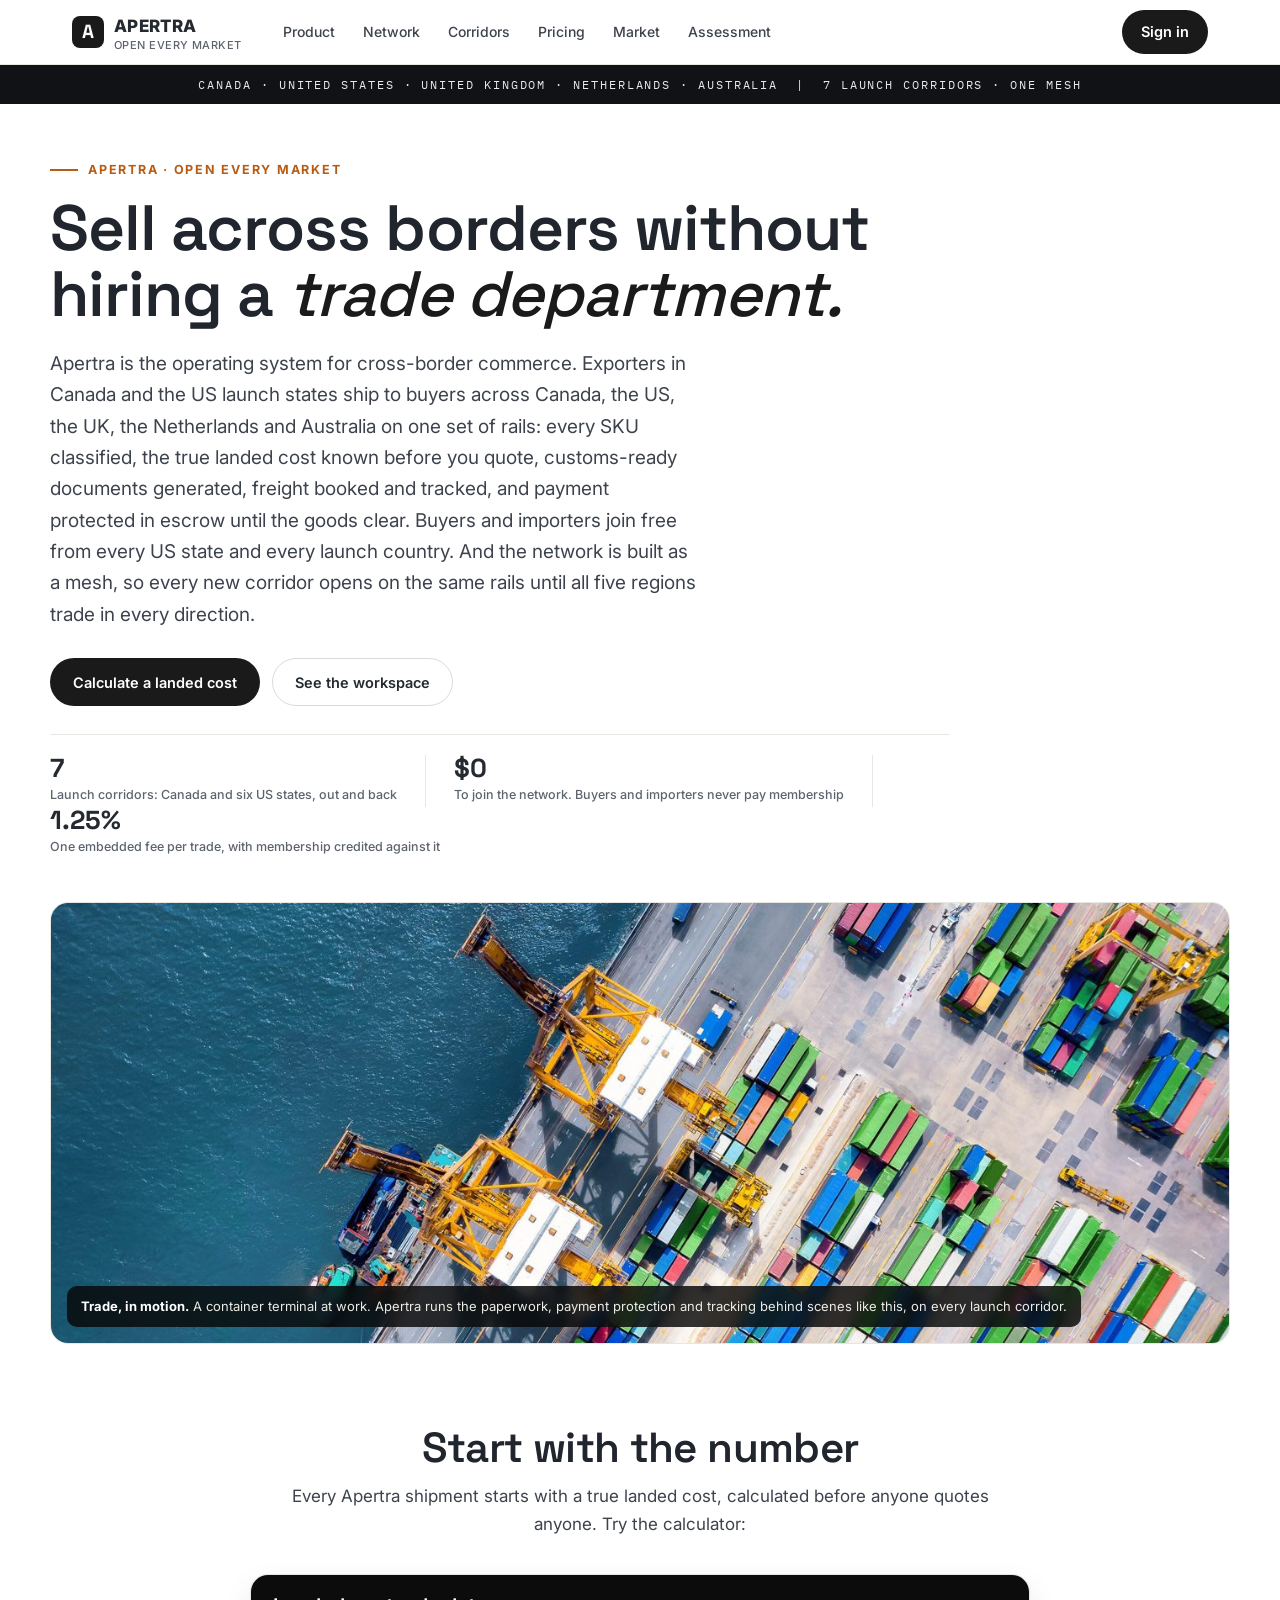
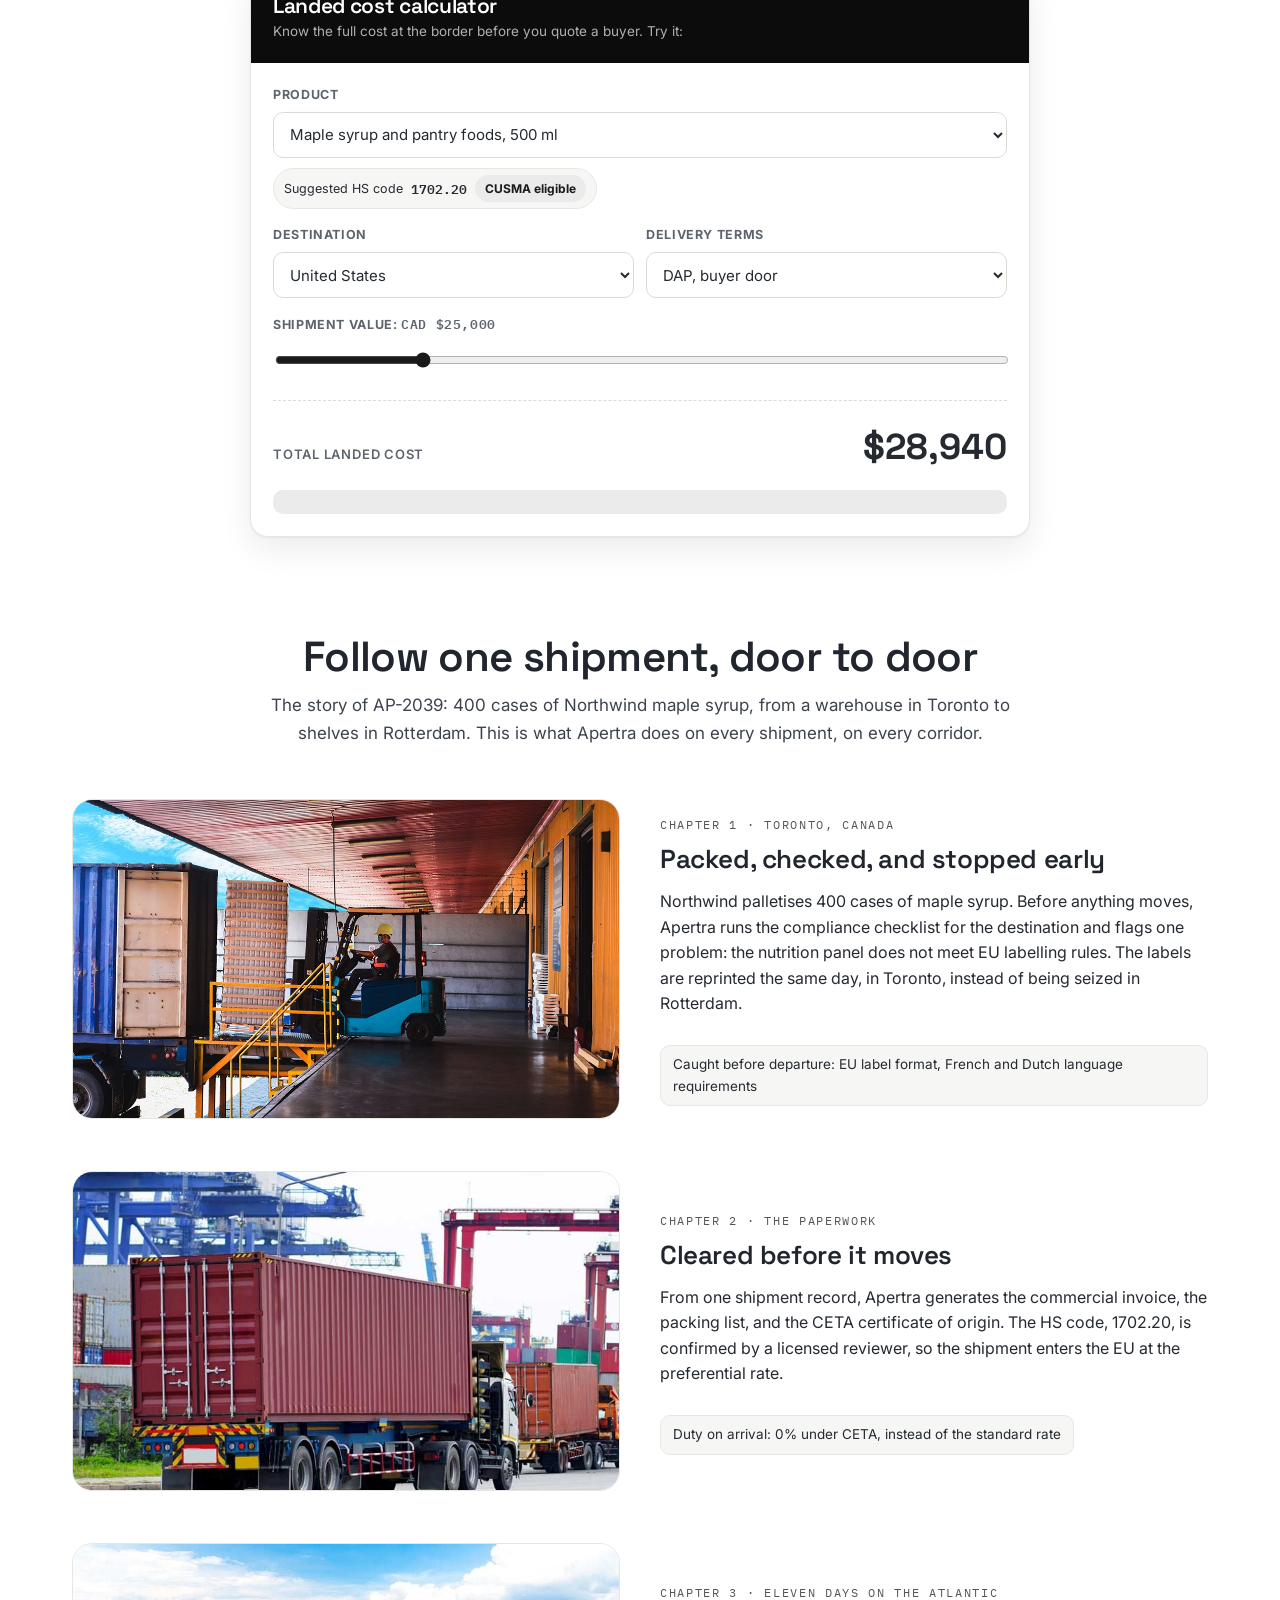
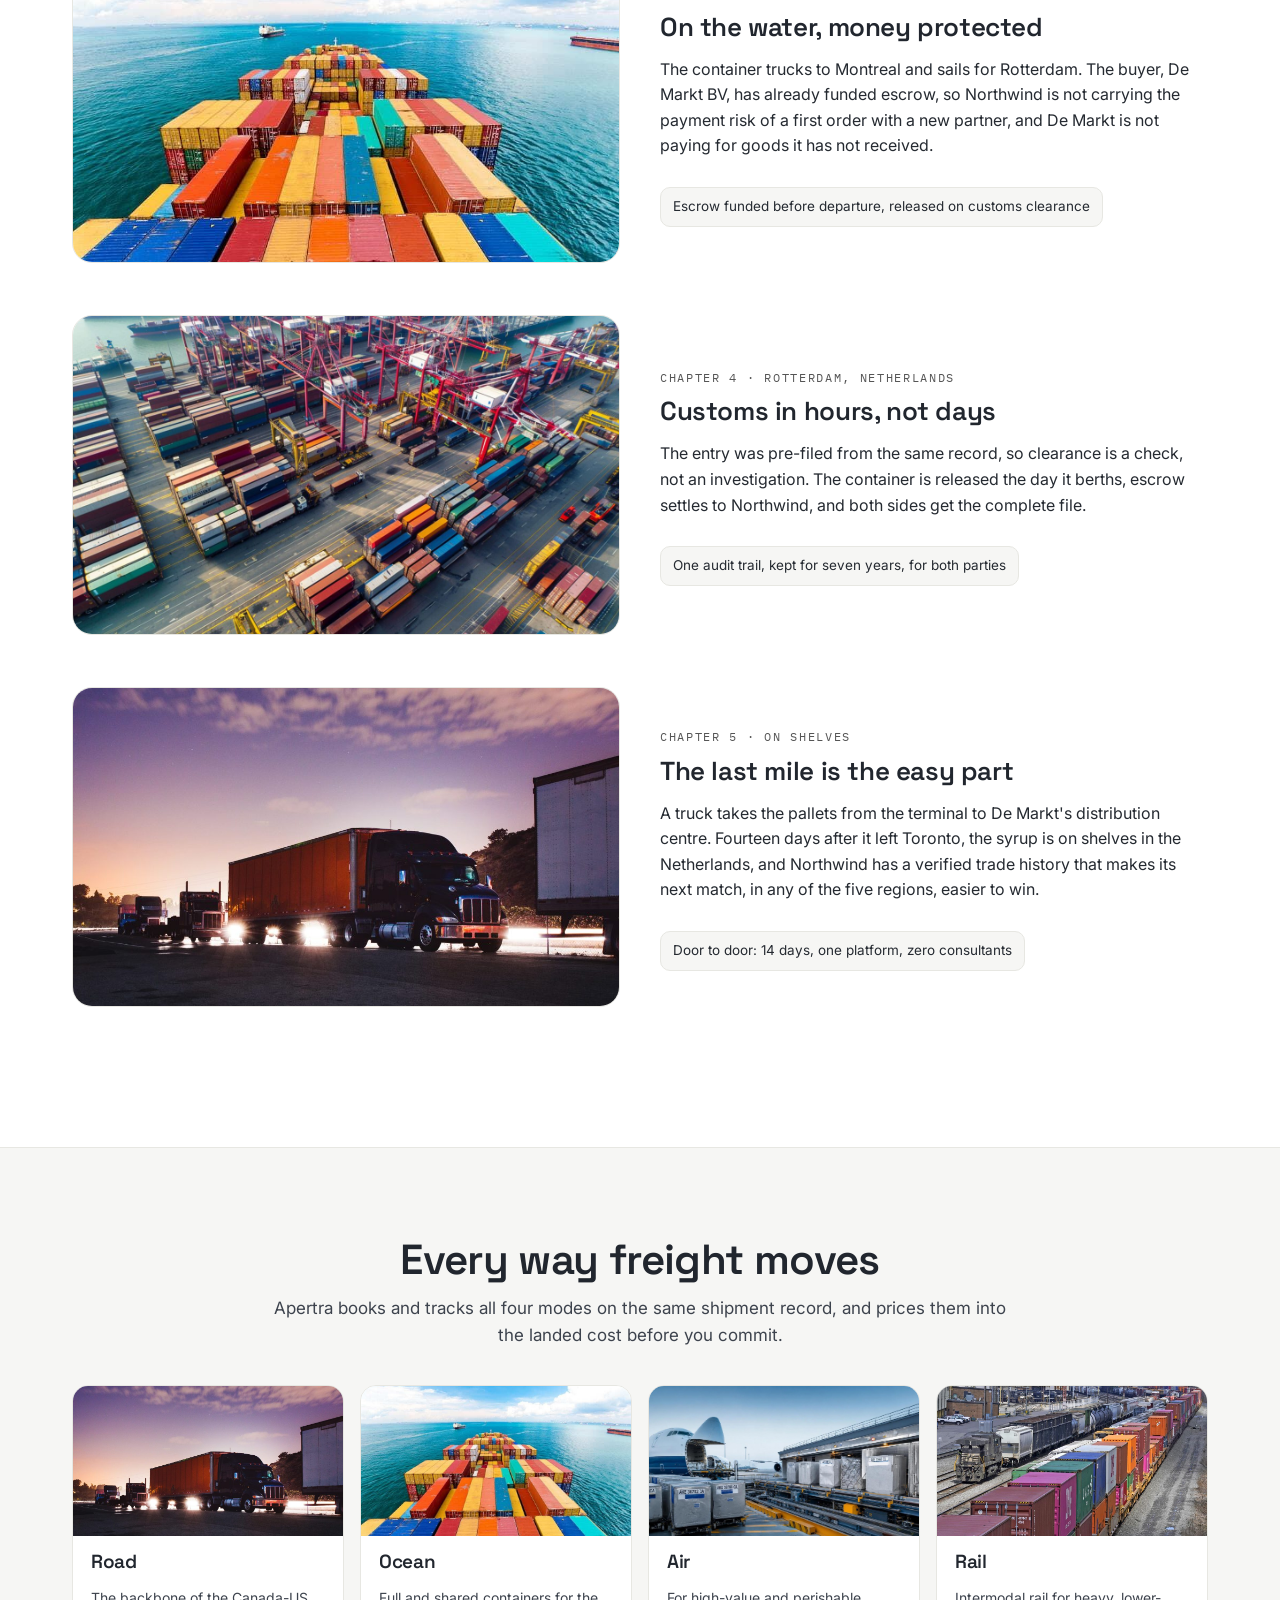
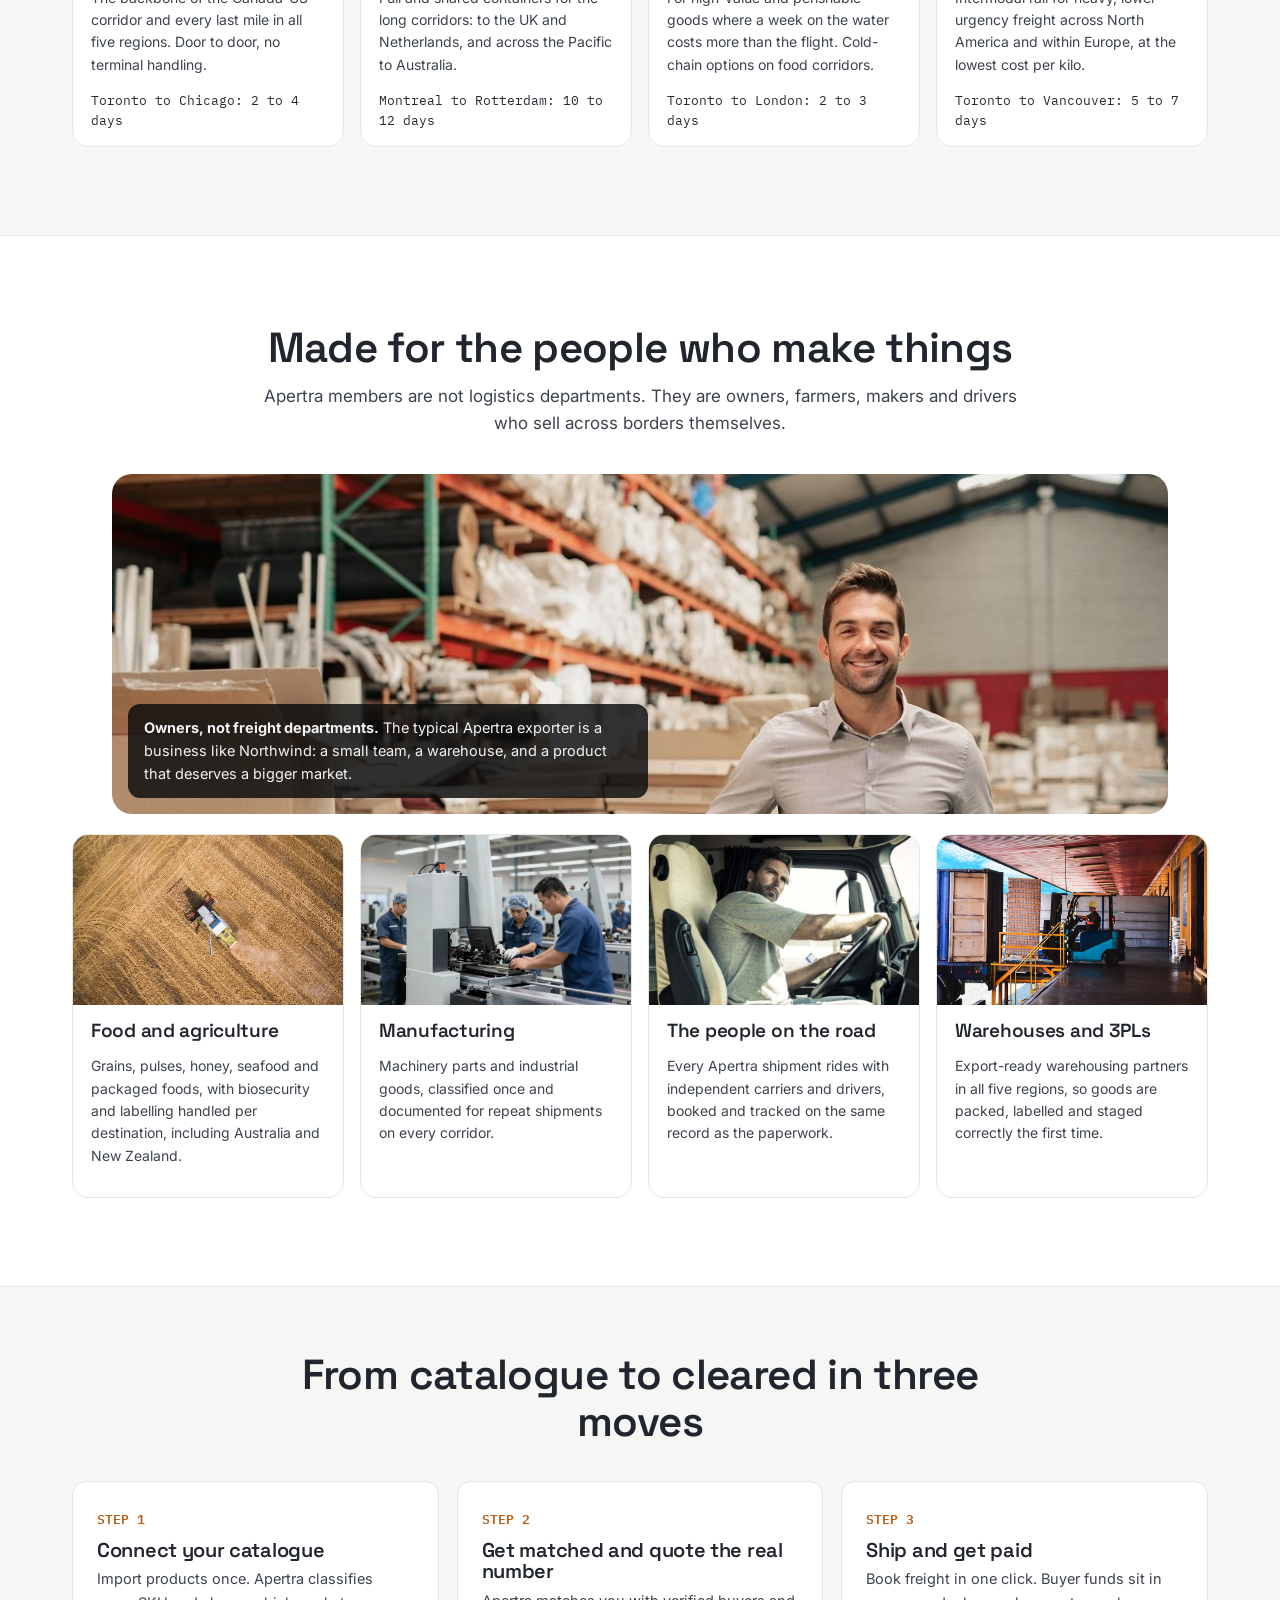
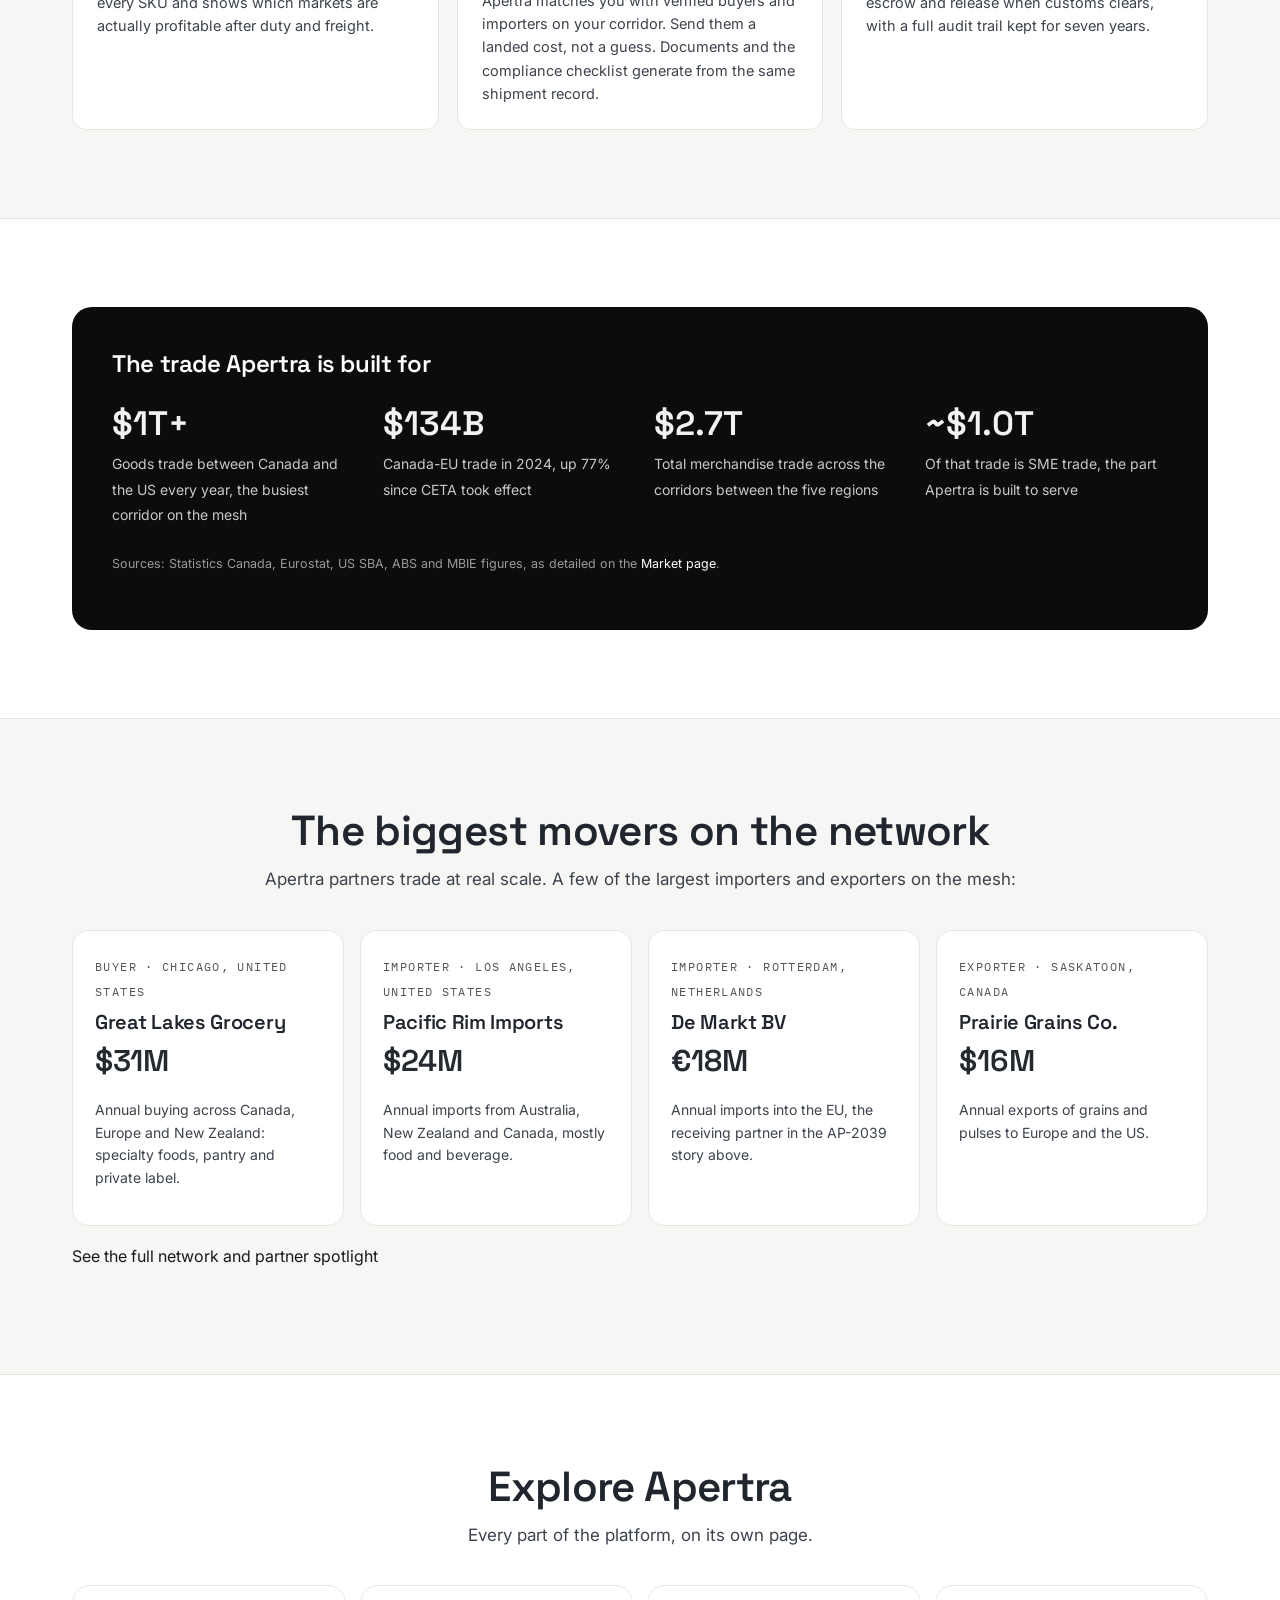
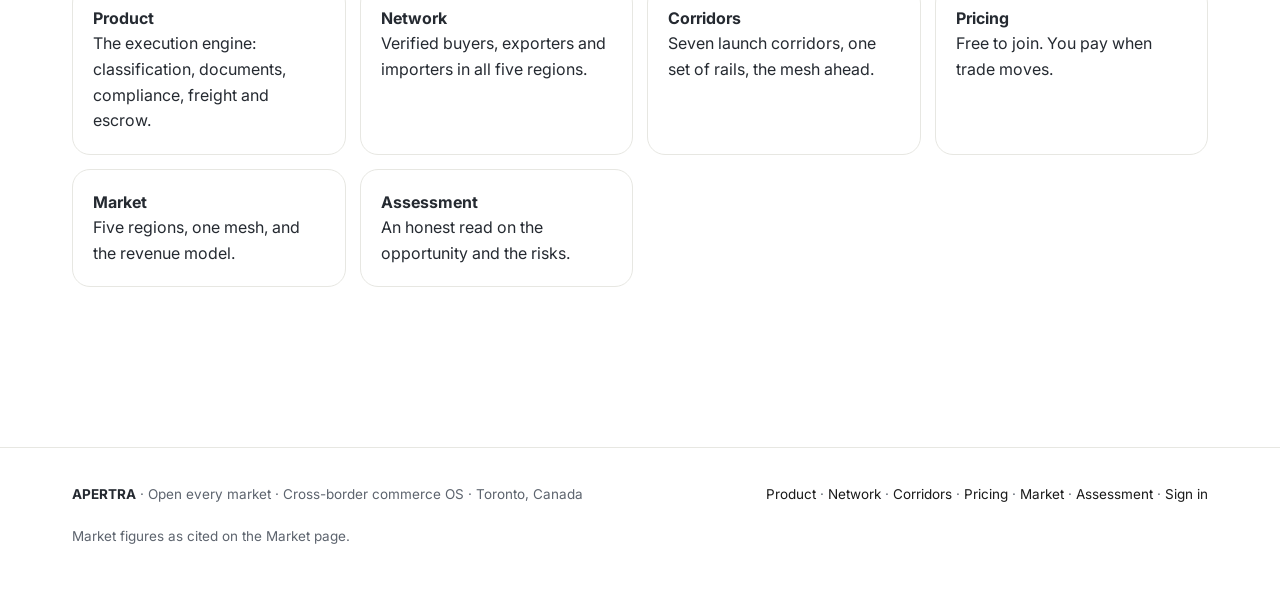
==== commit a7ef8e7b: "Messaging and design pass: launch-true hero and pricing copy, calculator destinations now the launch" ====
--- a/index.html
+++ b/index.html
@@ -9,7 +9,7 @@
 <link rel="preconnect" href="https://fonts.googleapis.com">
 <link rel="preconnect" href="https://fonts.gstatic.com" crossorigin>
 <link href="https://fonts.googleapis.com/css2?family=Space+Grotesk:wght@400;500;600;700&family=Inter:wght@400;500;600;700&family=IBM+Plex+Mono:wght@400;500;600&display=swap" rel="stylesheet">
-<link rel="stylesheet" href="assets/site.css?v=29">
+<link rel="stylesheet" href="assets/site.css?v=30">
 </head>
 <body class="marketing">
 <header class="topbar">
@@ -32,15 +32,15 @@
       <div>
         <p class="kicker">Apertra · Open every market</p>
         <h1>Sell across borders without hiring a <em>trade department.</em></h1>
-        <p class="lede">Apertra is a full mesh network for cross-border commerce, not a Canada-centric hub. A business based in Canada, the US, Europe, Australia or New Zealand can sign up, originate a shipment to any of the other four regions, and import from any of them, on the same rails: classification, true landed cost before you quote, customs-ready documents, freight, and protected payment in one workflow. An exporter in Australia selling to the US, a winery in New Zealand selling to Europe, a brand in Europe selling to Canada: same account, same record, same protection.</p>
+        <p class="lede">Apertra is the operating system for cross-border commerce. Exporters in Canada and the US launch states ship to buyers across Canada, the US, the UK, the Netherlands and Australia on one set of rails: every SKU classified, the true landed cost known before you quote, customs-ready documents generated, freight booked and tracked, and payment protected in escrow until the goods clear. Buyers and importers join free from every US state and every launch country. And the network is built as a mesh, so every new corridor opens on the same rails until all five regions trade in every direction.</p>
         <div class="hero-ctas">
           <a class="btn btn-primary" href="#calculator" style="min-height:48px;padding:0 22px">Calculate a landed cost</a>
           <button type="button" class="btn btn-ghost" style="min-height:48px;padding:0 22px" data-view="app">See the workspace</button>
         </div>
         <div class="hero-proof">
-          <div class="proof-item"><b>~$1.0T</b><span>Corridor SAM: SME trade across the 5 regions</span></div>
-          <div class="proof-item"><b>$4.8T+</b><span>Home-market SAM, SMEs trading worldwide</span></div>
-          <div class="proof-item"><b>7</b><span>Launch corridors: Canada and US launch states, out and back</span></div>
+          <div class="proof-item"><b>7</b><span>Launch corridors: Canada and six US states, out and back</span></div>
+          <div class="proof-item"><b>$0</b><span>To join the network. Buyers and importers never pay membership</span></div>
+          <div class="proof-item"><b>1.25%</b><span>One embedded fee per trade, with membership credited against it</span></div>
         </div>
       </div>
 
@@ -78,8 +78,8 @@
               <select id="calc-dest">
                 <option value="us">United States</option>
                 <option value="uk">United Kingdom</option>
-                <option value="de">Germany (EU)</option>
-                <option value="jp">Japan</option>
+                <option value="nl">Netherlands</option>
+                <option value="au">Australia</option>
               </select>
             </div>
             <div class="field">
@@ -167,7 +167,7 @@
   <!-- Friction -->
   <section class="alt" style="padding-top:64px">
     <div class="wrap">
-      <div class="sec-head"><h2>From catalogue to cleared in three moves</h2></div>
+      <div class="sec-head center"><h2>From catalogue to cleared in three moves</h2></div>
       <div class="steps">
         <div class="step"><span class="n">STEP 1</span><h3>Connect your catalogue</h3><p>Import products once. Apertra classifies every SKU and shows which markets are actually profitable after duty and freight.</p></div>
         <div class="step"><span class="n">STEP 2</span><h3>Get matched and quote the real number</h3><p>Apertra matches you with verified buyers and importers on your corridor. Send them a landed cost, not a guess. Documents and the compliance checklist generate from the same shipment record.</p></div>
@@ -207,12 +207,12 @@
   <div class="wrap">
     <div class="sec-head center"><h2>Explore Apertra</h2><p>Every part of the platform, on its own page.</p></div>
     <div style="display:grid;grid-template-columns:repeat(auto-fit,minmax(220px,1fr));gap:14px">
-      <a href="product.html" style="display:block;padding:20px;border:1px solid #ddd;border-radius:14px;color:inherit;text-decoration:none"><b>Product</b><br>The execution engine: classification, documents, compliance, freight and escrow.</a>
-      <a href="network.html" style="display:block;padding:20px;border:1px solid #ddd;border-radius:14px;color:inherit;text-decoration:none"><b>Network</b><br>Verified buyers, exporters and importers in all five regions.</a>
-      <a href="corridors.html" style="display:block;padding:20px;border:1px solid #ddd;border-radius:14px;color:inherit;text-decoration:none"><b>Corridors</b><br>Seven launch corridors, one set of rails, the mesh ahead.</a>
-      <a href="pricing.html" style="display:block;padding:20px;border:1px solid #ddd;border-radius:14px;color:inherit;text-decoration:none"><b>Pricing</b><br>Free to join. You pay when trade moves.</a>
-      <a href="market.html" style="display:block;padding:20px;border:1px solid #ddd;border-radius:14px;color:inherit;text-decoration:none"><b>Market</b><br>Five regions, one mesh, and the revenue model.</a>
-      <a href="assessment.html" style="display:block;padding:20px;border:1px solid #ddd;border-radius:14px;color:inherit;text-decoration:none"><b>Assessment</b><br>An honest read on the opportunity and the risks.</a>
+      <a href="product.html" style="display:block;padding:20px;border:1px solid var(--line);border-radius:18px;color:inherit;text-decoration:none"><b>Product</b><br>The execution engine: classification, documents, compliance, freight and escrow.</a>
+      <a href="network.html" style="display:block;padding:20px;border:1px solid var(--line);border-radius:18px;color:inherit;text-decoration:none"><b>Network</b><br>Verified buyers, exporters and importers in all five regions.</a>
+      <a href="corridors.html" style="display:block;padding:20px;border:1px solid var(--line);border-radius:18px;color:inherit;text-decoration:none"><b>Corridors</b><br>Seven launch corridors, one set of rails, the mesh ahead.</a>
+      <a href="pricing.html" style="display:block;padding:20px;border:1px solid var(--line);border-radius:18px;color:inherit;text-decoration:none"><b>Pricing</b><br>Free to join. You pay when trade moves.</a>
+      <a href="market.html" style="display:block;padding:20px;border:1px solid var(--line);border-radius:18px;color:inherit;text-decoration:none"><b>Market</b><br>Five regions, one mesh, and the revenue model.</a>
+      <a href="assessment.html" style="display:block;padding:20px;border:1px solid var(--line);border-radius:18px;color:inherit;text-decoration:none"><b>Assessment</b><br>An honest read on the opportunity and the risks.</a>
     </div>
   </div>
 </section>
@@ -223,7 +223,7 @@
   <div class="wrap foot">
     <span><b style="color:var(--ink)">APERTRA</b> &middot; Open every market &middot; Cross-border commerce OS &middot; Toronto, Canada</span>
     <span><a href="product.html">Product</a> &middot; <a href="network.html">Network</a> &middot; <a href="corridors.html">Corridors</a> &middot; <a href="pricing.html">Pricing</a> &middot; <a href="market.html">Market</a> &middot; <a href="assessment.html">Assessment</a> &middot; <a href="https://apertra-trade.github.io/development/workspace.html">Sign in</a></span>
-    <span>Concept site built from founder research, November 2026. Market figures as cited in that research.</span>
+    <span>Market figures as cited on the Market page.</span>
   </div>
 </footer>
 </div>
@@ -240,7 +240,7 @@
 <button type="button" id="spp-btn">preview</button>
 <select id="ship-buyer"><option value="northwind" selected>northwind</option></select>
 </div>
-<script src="assets/site.js?v=15"></script>
+<script src="assets/site.js?v=16"></script>
 <script src="assets/pages.js?v=5"></script>
 </body>
 </html>
--- a/assets/site.css
+++ b/assets/site.css
@@ -528,6 +528,10 @@
 .sec-head p{font-size:17px;color:var(--ink2)}
 .sec-head.center{text-align:center;max-width:760px;margin-left:auto;margin-right:auto}
 .sec-head.center p{margin-left:auto;margin-right:auto}
+/* Page-opening heads on marketing pages: centred headline, intro paragraph
+   left-aligned inside the same centred column (long prose never centres). */
+body.marketing .sec-head.mid{max-width:820px;margin-left:auto;margin-right:auto}
+body.marketing .sec-head.mid h2{text-align:center}
 section{padding-top:88px;padding-bottom:88px}
 .btn{border-radius:999px}
 .ap-mode,.ap-spot{transition:transform .25s ease,box-shadow .25s ease}
